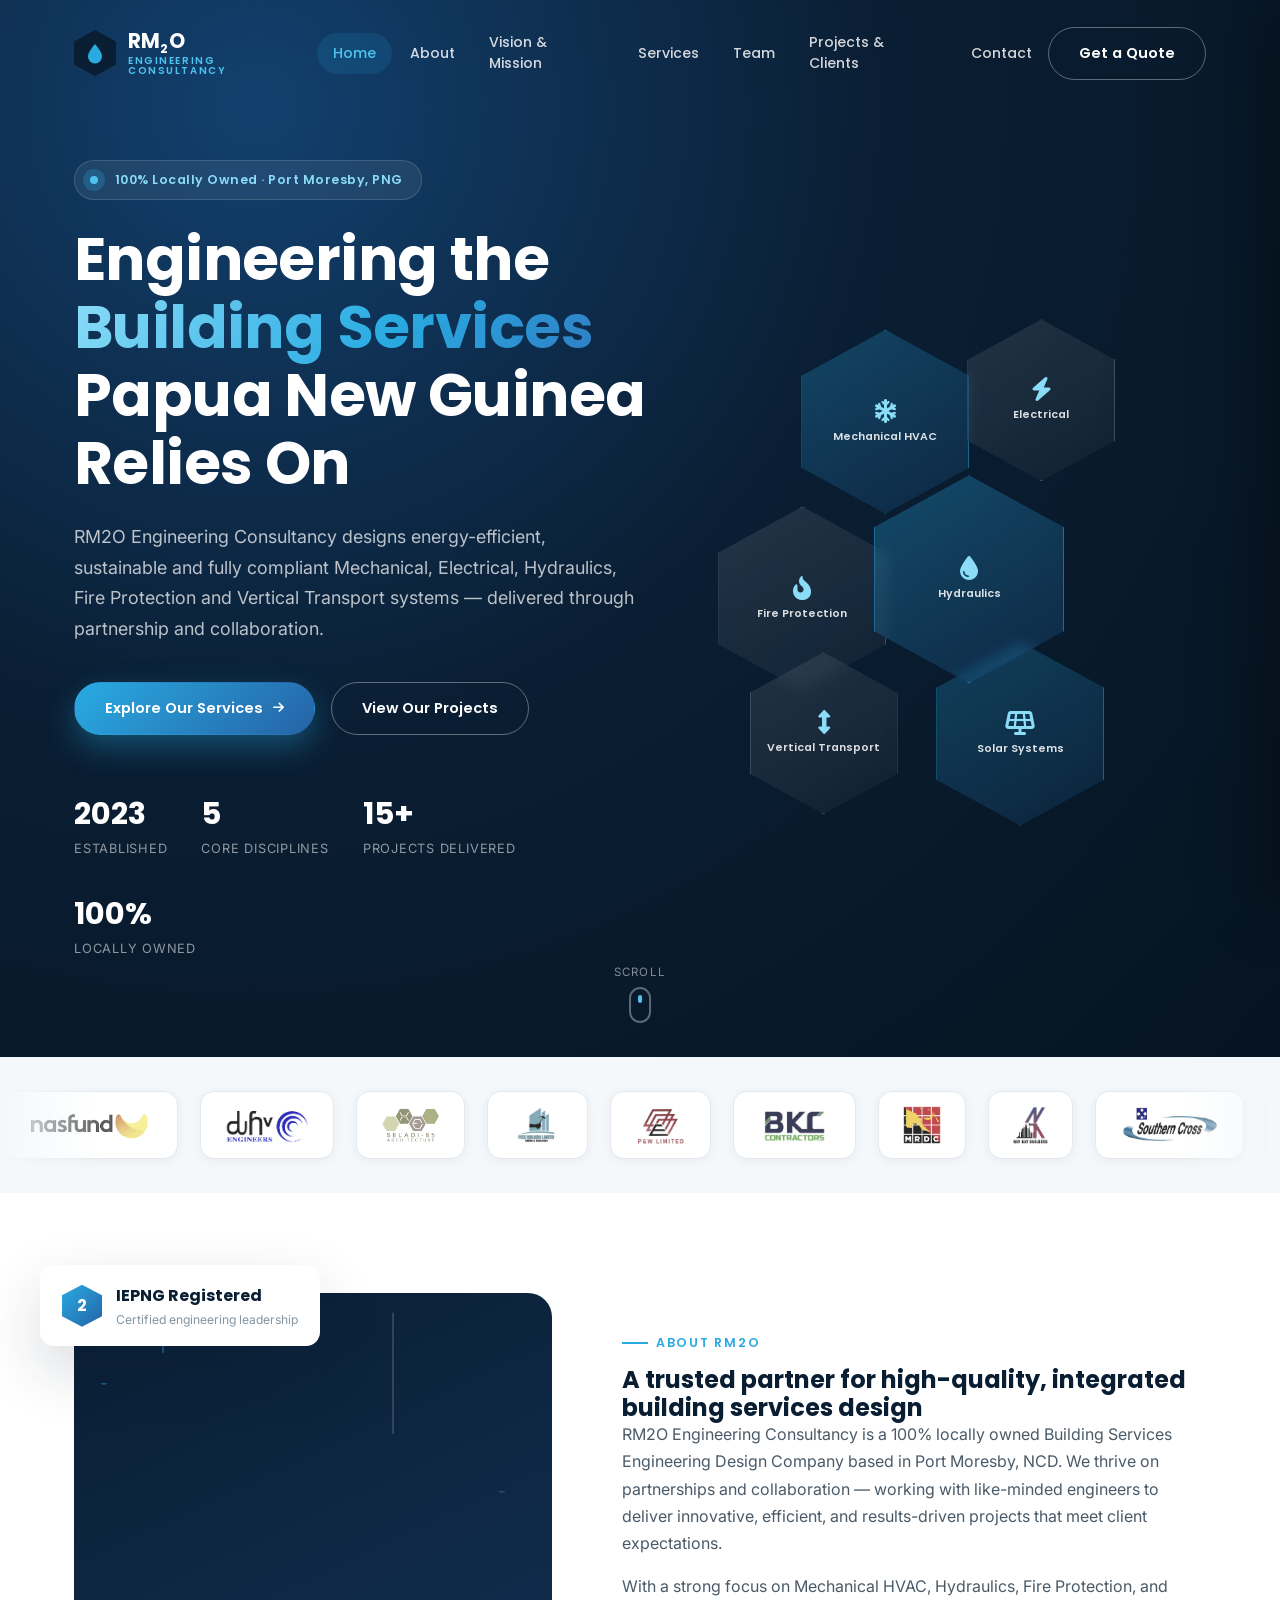
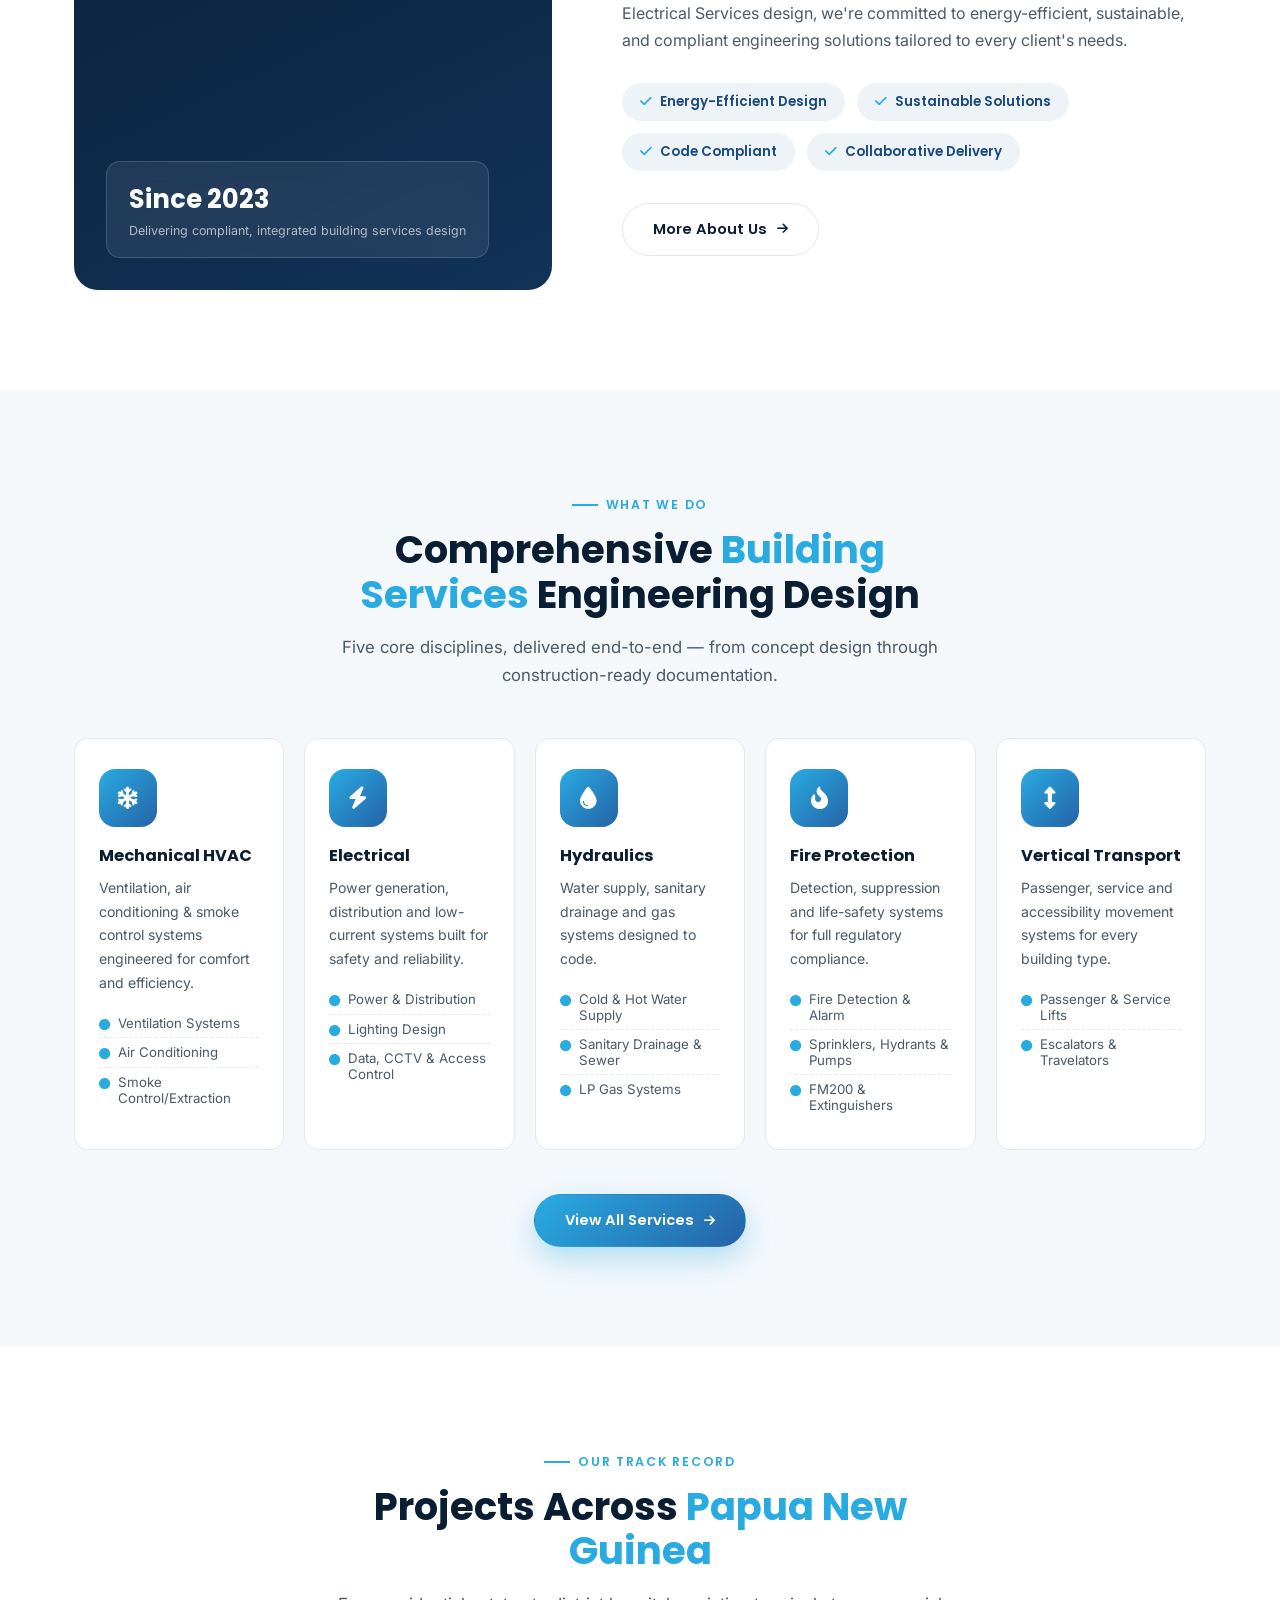
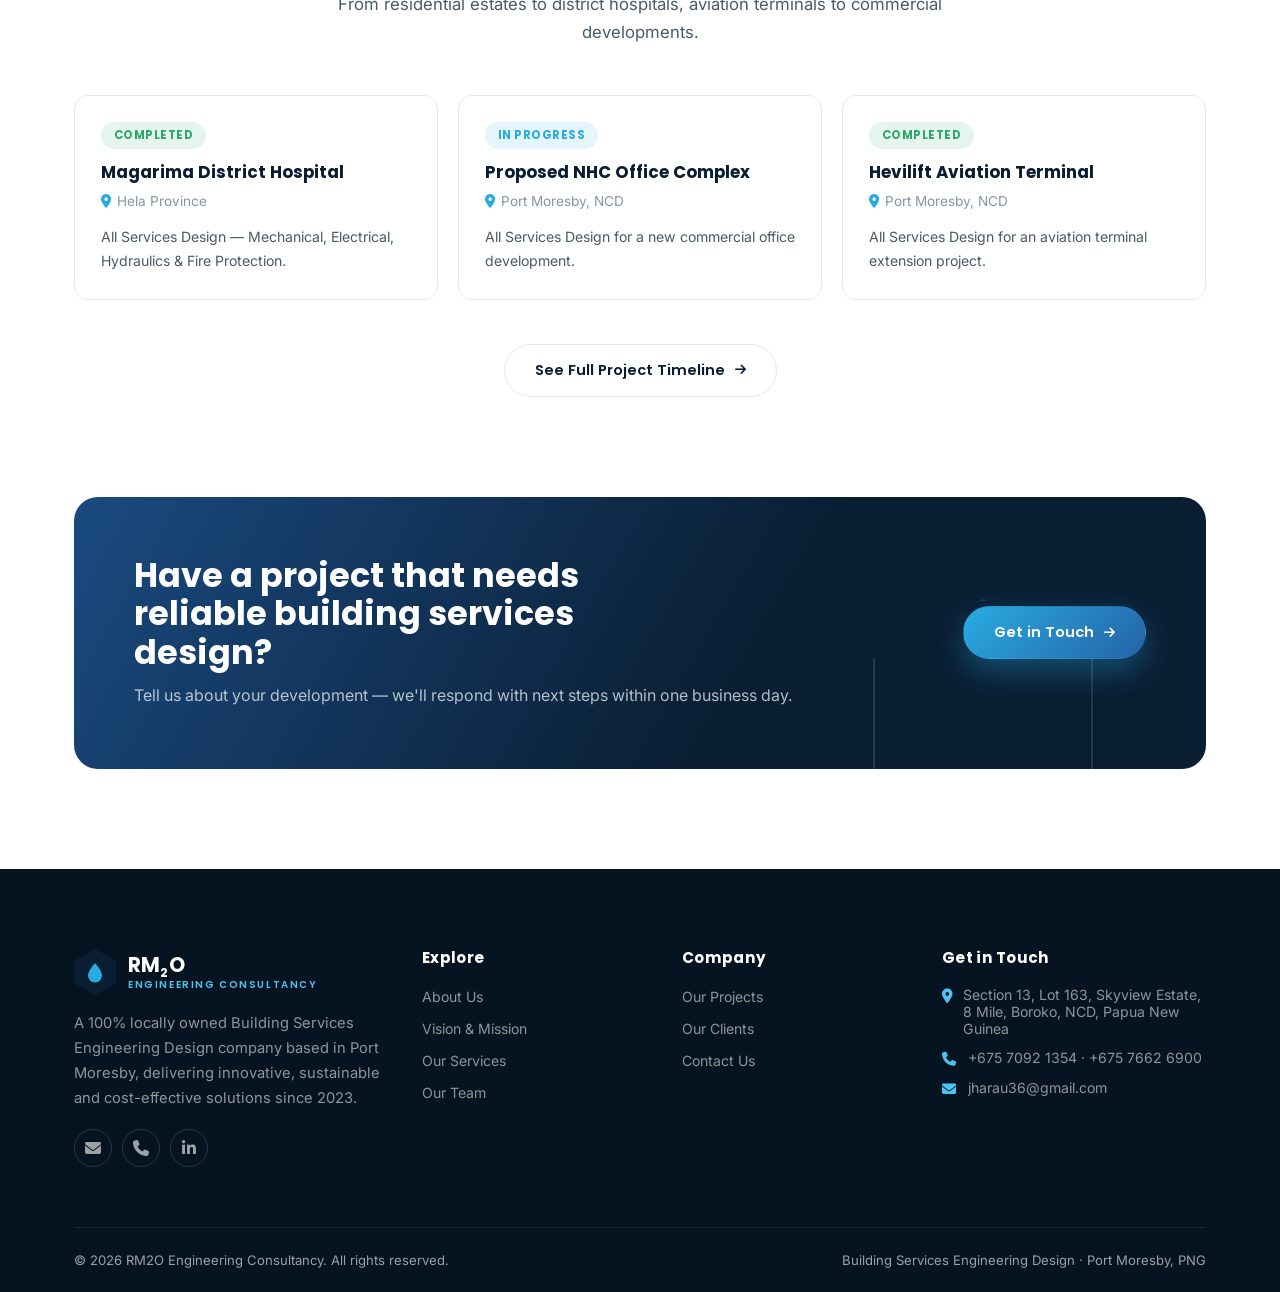
==== index.html @ 24e46983 "initial commit: RM2O website" ====
<!DOCTYPE html>
<html lang="en">
<head>
<meta charset="UTF-8">
<meta name="viewport" content="width=device-width, initial-scale=1.0">
<title>RM2O Engineering Consultancy | Building Services Engineering, Port Moresby</title>
<meta name="description" content="RM2O Engineering Consultancy is a 100% locally owned building services engineering design company in Port Moresby, PNG, specialising in Mechanical HVAC, Electrical, Hydraulics, Fire Protection and Vertical Transport design.">

  <!-- Canonical -->
  <link rel="canonical" href="https://YOURNAME.github.io/rm2o-website/">

  <!-- Open Graph / Facebook / WhatsApp / LinkedIn -->
  <meta property="og:type" content="website">
  <meta property="og:site_name" content="RM2O Engineering Consultancy">
  <meta property="og:locale" content="en_PG">
  <meta property="og:url" content="https://YOURNAME.github.io/rm2o-website/">
  <meta property="og:title" content="RM2O Engineering Consultancy | Building Services Engineering, Port Moresby">
  <meta property="og:description" content="RM2O Engineering Consultancy is a 100% locally owned building services engineering design company in Port Moresby, PNG, specialising in Mechanical HVAC, Electrical, Hydraulics, Fire Protection and Vertical Transport design.">
  <meta property="og:image" content="https://YOURNAME.github.io/rm2o-website/assets/og-image.png">
  <meta property="og:image:width" content="1200">
  <meta property="og:image:height" content="630">
  <meta property="og:image:alt" content="RM2O Engineering Consultancy — building services engineering design, Port Moresby, Papua New Guinea">

  <!-- Twitter / X -->
  <meta name="twitter:card" content="summary_large_image">
  <meta name="twitter:title" content="RM2O Engineering Consultancy | Building Services Engineering, Port Moresby">
  <meta name="twitter:description" content="RM2O Engineering Consultancy is a 100% locally owned building services engineering design company in Port Moresby, PNG, specialising in Mechanical HVAC, Electrical, Hydraulics, Fire Protection and Vertical Transport design.">
  <meta name="twitter:image" content="https://YOURNAME.github.io/rm2o-website/assets/og-image.png">

  <!-- Theme -->
  <meta name="theme-color" content="#0a1e33">

<link rel="icon" type="image/svg+xml" href="assets/favicon.svg">
<link rel="preconnect" href="https://fonts.googleapis.com">
<link rel="preconnect" href="https://fonts.gstatic.com" crossorigin>
<link href="https://fonts.googleapis.com/css2?family=Inter:wght@400;500;600;700&family=Poppins:wght@500;600;700;800&display=swap" rel="stylesheet">
<link rel="stylesheet" href="https://cdnjs.cloudflare.com/ajax/libs/font-awesome/6.5.1/css/all.min.css">
<link rel="stylesheet" href="css/style.css">
<link rel="stylesheet" href="css/pages.css">
</head>
<body data-page="home">

<div id="preloader"><div class="loader-hex"></div></div>

<!-- ===== Header ===== -->
<header class="site-header">
  <div class="container">
    <a href="index.html" class="brand">
      <div class="brand-mark">
        <svg viewBox="0 0 24 24" fill="none"><path d="M12 3c4 5 7 8.8 7 12.5A7 7 0 0 1 5 15.5C5 11.8 8 8 12 3z" fill="#29abe2"/></svg>
      </div>
      <div class="brand-text">
        <div class="rm">RM<sub>2</sub>O</div>
        <div class="sub">Engineering Consultancy</div>
      </div>
    </a>
    <nav class="nav-links">
      <a href="index.html" data-page="home">Home</a>
      <a href="about.html" data-page="about">About</a>
      <a href="vision-mission.html" data-page="vision">Vision &amp; Mission</a>
      <a href="services.html" data-page="services">Services</a>
      <a href="team.html" data-page="team">Team</a>
      <a href="projects-clients.html" data-page="projects">Projects &amp; Clients</a>
      <a href="contact.html" data-page="contact">Contact</a>
    </nav>
    <div class="nav-cta">
      <a href="contact.html" class="btn btn-outline desktop-only">Get a Quote</a>
      <button class="nav-toggle" aria-label="Open menu"><span></span><span></span><span></span></button>
    </div>
  </div>
</header>
<div class="nav-overlay"></div>
<aside class="mobile-nav">
  <button class="mobile-nav-close" aria-label="Close menu"><i class="fa-solid fa-xmark"></i></button>
  <a href="index.html" data-page="home">Home</a>
  <a href="about.html" data-page="about">About</a>
  <a href="vision-mission.html" data-page="vision">Vision &amp; Mission</a>
  <a href="services.html" data-page="services">Services</a>
  <a href="team.html" data-page="team">Team</a>
  <a href="projects-clients.html" data-page="projects">Projects &amp; Clients</a>
  <a href="contact.html" data-page="contact">Contact</a>
  <a href="contact.html" class="btn btn-primary btn-block" style="margin-top:24px;">Get a Quote</a>
</aside>

<!-- ===== Hero ===== -->
<section class="hero">
  <div class="container hero-grid">
    <div class="reveal in">
      <div class="hero-eyebrow"><span class="dot"><span></span></span> 100% Locally Owned &middot; Port Moresby, PNG</div>
      <h1>Engineering the <span class="grad">Building Services</span> Papua New Guinea Relies On</h1>
      <p class="lead">RM2O Engineering Consultancy designs energy-efficient, sustainable and fully compliant Mechanical, Electrical, Hydraulics, Fire Protection and Vertical Transport systems &mdash; delivered through partnership and collaboration.</p>
      <div class="hero-actions">
        <a href="services.html" class="btn btn-primary">Explore Our Services <i class="fa-solid fa-arrow-right"></i></a>
        <a href="projects-clients.html" class="btn btn-outline">View Our Projects</a>
      </div>
      <div class="hero-stats">
        <div class="stat"><b>2023</b><span>Established</span></div>
        <div class="stat"><b>5</b><span>Core Disciplines</span></div>
        <div class="stat"><b>15+</b><span>Projects Delivered</span></div>
        <div class="stat"><b>100%</b><span>Locally Owned</span></div>
      </div>
    </div>
    <div class="hero-visual reveal in reveal-delay-2">
      <div class="hex-cluster">
        <div class="hex h1"><i class="fa-solid fa-snowflake"></i><span>Mechanical HVAC</span></div>
        <div class="hex h2"><i class="fa-solid fa-bolt"></i><span>Electrical</span></div>
        <div class="hex h3"><i class="fa-solid fa-fire-flame-curved"></i><span>Fire Protection</span></div>
        <div class="hex h4"><i class="fa-solid fa-droplet"></i><span>Hydraulics</span></div>
        <div class="hex h5"><i class="fa-solid fa-up-down"></i><span>Vertical Transport</span></div>
        <div class="hex h6"><i class="fa-solid fa-solar-panel"></i><span>Solar Systems</span></div>
      </div>
    </div>
  </div>
  <div class="scroll-cue"><span>Scroll</span><div class="mouse"><span></span></div></div>
</section>

<!-- ===== Client marquee strip ===== -->
<section class="bg-soft" style="padding:0;">
  <div class="marquee-wrap">
    <div class="marquee-track">
      <div class="client-logo"><img src="icons/nasfund.png" alt="Nasfund" loading="lazy"></div>
      <div class="client-logo"><img src="icons/dhv_engineers.png" alt="DHV Engineers" loading="lazy"></div>
      <div class="client-logo"><img src="icons/seladi_85.png" alt="Seladi-85 Architectural Design Studio" loading="lazy"></div>
      <div class="client-logo"><img src="icons/peek_builders.png" alt="Peek Builders Limited" loading="lazy"></div>
      <div class="client-logo"><img src="icons/pw_limited.png" alt="P&amp;W Limited" loading="lazy"></div>
      <div class="client-logo"><img src="icons/bkc_contractors.png" alt="BKC Contractors" loading="lazy"></div>
      <div class="client-logo"><img src="icons/mrdc.png" alt="MRDC" loading="lazy"></div>
      <div class="client-logo"><img src="icons/nay_kay_builders.png" alt="Nay Kay Builders" loading="lazy"></div>
      <div class="client-logo"><img src="icons/southern_cross.png" alt="Southern Cross" loading="lazy"></div>
      <div class="client-logo"><img src="icons/crcc.png" alt="CRCC" loading="lazy"></div>
      <div class="client-logo"><img src="icons/pacific_rim_constructors.png" alt="Pacific Rim Constructors" loading="lazy"></div>
      <div class="client-logo"><img src="icons/heyg.png" alt="HEYG" loading="lazy"></div>
    </div>
  </div>
</section>

<!-- ===== About teaser ===== -->
<section class="section-pad">
  <div class="container about-split">
    <div class="about-visual reveal">
      <div class="about-panel">
        <div class="hex-deco hex-outline"></div>
        <div class="hex-deco hex-outline small"></div>
        <div class="about-panel-tag"><b>Since 2023</b><span>Delivering compliant, integrated building services design</span></div>
      </div>
      <div class="about-float-card">
        <div class="hex-badge">2</div>
        <div><b>IEPNG Registered</b><span>Certified engineering leadership</span></div>
      </div>
    </div>
    <div class="about-body reveal reveal-delay-1">
      <div class="eyebrow">About RM2O</div>
      <h2>A trusted partner for high-quality, integrated building services design</h2>
      <p>RM2O Engineering Consultancy is a 100% locally owned Building Services Engineering Design Company based in Port Moresby, NCD. We thrive on partnerships and collaboration &mdash; working with like-minded engineers to deliver innovative, efficient, and results-driven projects that meet client expectations.</p>
      <p>With a strong focus on Mechanical HVAC, Hydraulics, Fire Protection, and Electrical Services design, we're committed to energy-efficient, sustainable, and compliant engineering solutions tailored to every client's needs.</p>
      <div class="value-pills">
        <span><i class="fa-solid fa-check"></i> Energy-Efficient Design</span>
        <span><i class="fa-solid fa-check"></i> Sustainable Solutions</span>
        <span><i class="fa-solid fa-check"></i> Code Compliant</span>
        <span><i class="fa-solid fa-check"></i> Collaborative Delivery</span>
      </div>
      <a href="about.html" class="btn btn-outline-dark" style="margin-top:32px;">More About Us <i class="fa-solid fa-arrow-right"></i></a>
    </div>
  </div>
</section>

<!-- ===== Services preview ===== -->
<section class="section-pad bg-soft">
  <div class="container">
    <div class="section-head center reveal">
      <div class="eyebrow" style="justify-content:center;">What We Do</div>
      <h2>Comprehensive <span class="accent">Building Services</span> Engineering Design</h2>
      <p>Five core disciplines, delivered end-to-end &mdash; from concept design through construction-ready documentation.</p>
    </div>
    <div class="service-grid">
      <div class="service-card reveal reveal-delay-1">
        <div class="service-icon"><i class="fa-solid fa-snowflake"></i></div>
        <h3>Mechanical HVAC</h3>
        <p>Ventilation, air conditioning &amp; smoke control systems engineered for comfort and efficiency.</p>
        <ul>
          <li><i class="fa-solid fa-circle"></i> Ventilation Systems</li>
          <li><i class="fa-solid fa-circle"></i> Air Conditioning</li>
          <li><i class="fa-solid fa-circle"></i> Smoke Control/Extraction</li>
        </ul>
      </div>
      <div class="service-card reveal reveal-delay-2">
        <div class="service-icon"><i class="fa-solid fa-bolt"></i></div>
        <h3>Electrical</h3>
        <p>Power generation, distribution and low-current systems built for safety and reliability.</p>
        <ul>
          <li><i class="fa-solid fa-circle"></i> Power &amp; Distribution</li>
          <li><i class="fa-solid fa-circle"></i> Lighting Design</li>
          <li><i class="fa-solid fa-circle"></i> Data, CCTV &amp; Access Control</li>
        </ul>
      </div>
      <div class="service-card reveal reveal-delay-3">
        <div class="service-icon"><i class="fa-solid fa-droplet"></i></div>
        <h3>Hydraulics</h3>
        <p>Water supply, sanitary drainage and gas systems designed to code.</p>
        <ul>
          <li><i class="fa-solid fa-circle"></i> Cold &amp; Hot Water Supply</li>
          <li><i class="fa-solid fa-circle"></i> Sanitary Drainage &amp; Sewer</li>
          <li><i class="fa-solid fa-circle"></i> LP Gas Systems</li>
        </ul>
      </div>
      <div class="service-card reveal reveal-delay-4">
        <div class="service-icon"><i class="fa-solid fa-fire-flame-curved"></i></div>
        <h3>Fire Protection</h3>
        <p>Detection, suppression and life-safety systems for full regulatory compliance.</p>
        <ul>
          <li><i class="fa-solid fa-circle"></i> Fire Detection &amp; Alarm</li>
          <li><i class="fa-solid fa-circle"></i> Sprinklers, Hydrants &amp; Pumps</li>
          <li><i class="fa-solid fa-circle"></i> FM200 &amp; Extinguishers</li>
        </ul>
      </div>
      <div class="service-card reveal reveal-delay-4">
        <div class="service-icon"><i class="fa-solid fa-up-down"></i></div>
        <h3>Vertical Transport</h3>
        <p>Passenger, service and accessibility movement systems for every building type.</p>
        <ul>
          <li><i class="fa-solid fa-circle"></i> Passenger &amp; Service Lifts</li>
          <li><i class="fa-solid fa-circle"></i> Escalators &amp; Travelators</li>
        </ul>
      </div>
    </div>
    <div style="text-align:center; margin-top:44px;">
      <a href="services.html" class="btn btn-primary">View All Services <i class="fa-solid fa-arrow-right"></i></a>
    </div>
  </div>
</section>

<!-- ===== Featured projects ===== -->
<section class="section-pad">
  <div class="container">
    <div class="section-head center reveal">
      <div class="eyebrow" style="justify-content:center;">Our Track Record</div>
      <h2>Projects Across <span class="accent">Papua New Guinea</span></h2>
      <p>From residential estates to district hospitals, aviation terminals to commercial developments.</p>
    </div>
    <div class="mini-service-row">
      <div class="mini-service reveal reveal-delay-1">
        <span class="tag-status done">Completed</span>
        <h4 style="margin-top:14px;">Magarima District Hospital</h4>
        <p class="tl-loc" style="display:flex;gap:6px;align-items:center;margin-top:8px;font-size:0.85rem;color:var(--muted);"><i class="fa-solid fa-location-dot" style="color:var(--cyan-500);"></i> Hela Province</p>
        <p style="margin-top:12px;font-size:0.88rem;">All Services Design &mdash; Mechanical, Electrical, Hydraulics &amp; Fire Protection.</p>
      </div>
      <div class="mini-service reveal reveal-delay-2">
        <span class="tag-status progress">In Progress</span>
        <h4 style="margin-top:14px;">Proposed NHC Office Complex</h4>
        <p style="display:flex;gap:6px;align-items:center;margin-top:8px;font-size:0.85rem;color:var(--muted);"><i class="fa-solid fa-location-dot" style="color:var(--cyan-500);"></i> Port Moresby, NCD</p>
        <p style="margin-top:12px;font-size:0.88rem;">All Services Design for a new commercial office development.</p>
      </div>
      <div class="mini-service reveal reveal-delay-3">
        <span class="tag-status done">Completed</span>
        <h4 style="margin-top:14px;">Hevilift Aviation Terminal</h4>
        <p style="display:flex;gap:6px;align-items:center;margin-top:8px;font-size:0.85rem;color:var(--muted);"><i class="fa-solid fa-location-dot" style="color:var(--cyan-500);"></i> Port Moresby, NCD</p>
        <p style="margin-top:12px;font-size:0.88rem;">All Services Design for an aviation terminal extension project.</p>
      </div>
    </div>
    <div style="text-align:center; margin-top:44px;">
      <a href="projects-clients.html" class="btn btn-outline-dark">See Full Project Timeline <i class="fa-solid fa-arrow-right"></i></a>
    </div>
  </div>
</section>

<!-- ===== CTA band ===== -->
<section class="section-pad" style="padding-top:0;">
  <div class="container">
    <div class="cta-band reveal">
      <div class="hex-deco hex-outline"></div>
      <div>
        <h2>Have a project that needs reliable building services design?</h2>
        <p>Tell us about your development &mdash; we'll respond with next steps within one business day.</p>
      </div>
      <a href="contact.html" class="btn btn-primary">Get in Touch <i class="fa-solid fa-arrow-right"></i></a>
    </div>
  </div>
</section>

<!-- ===== Footer ===== -->
<footer class="site-footer">
  <div class="container">
    <div class="footer-grid">
      <div class="footer-brand">
        <div class="brand">
          <div class="brand-mark"><svg viewBox="0 0 24 24" fill="none"><path d="M12 3c4 5 7 8.8 7 12.5A7 7 0 0 1 5 15.5C5 11.8 8 8 12 3z" fill="#29abe2"/></svg></div>
          <div class="brand-text"><div class="rm">RM<sub>2</sub>O</div><div class="sub">Engineering Consultancy</div></div>
        </div>
        <p>A 100% locally owned Building Services Engineering Design company based in Port Moresby, delivering innovative, sustainable and cost-effective solutions since 2023.</p>
        <div class="footer-social">
          <a href="mailto:jharau36@gmail.com" aria-label="Email"><i class="fa-solid fa-envelope"></i></a>
          <a href="tel:+67570921354" aria-label="Call"><i class="fa-solid fa-phone"></i></a>
          <a href="#" aria-label="LinkedIn"><i class="fa-brands fa-linkedin-in"></i></a>
        </div>
      </div>
      <div class="footer-col">
        <h4>Explore</h4>
        <ul>
          <li><a href="about.html">About Us</a></li>
          <li><a href="vision-mission.html">Vision &amp; Mission</a></li>
          <li><a href="services.html">Our Services</a></li>
          <li><a href="team.html">Our Team</a></li>
        </ul>
      </div>
      <div class="footer-col">
        <h4>Company</h4>
        <ul>
          <li><a href="projects-clients.html">Our Projects</a></li>
          <li><a href="projects-clients.html#clients">Our Clients</a></li>
          <li><a href="contact.html">Contact Us</a></li>
        </ul>
      </div>
      <div class="footer-col">
        <h4>Get in Touch</h4>
        <ul class="footer-contact">
          <li><i class="fa-solid fa-location-dot"></i> Section 13, Lot 163, Skyview Estate, 8 Mile, Boroko, NCD, Papua New Guinea</li>
          <li><i class="fa-solid fa-phone"></i> +675 7092 1354 &middot; +675 7662 6900</li>
          <li><i class="fa-solid fa-envelope"></i> jharau36@gmail.com</li>
        </ul>
      </div>
    </div>
    <div class="footer-bottom">
      <span>&copy; <span class="js-year"></span> RM2O Engineering Consultancy. All rights reserved.</span>
      <span>Building Services Engineering Design &middot; Port Moresby, PNG</span>
    </div>
  </div>
</footer>

<button class="back-to-top" aria-label="Back to top"><i class="fa-solid fa-arrow-up"></i></button>

<script src="js/script.js"></script>
</body>
</html>
---- css/style.css ----
/* ==========================================================================
   RM2O Engineering Consultancy — Stylesheet
   ========================================================================== */

:root {
  --navy: #0a1e33;
  --navy-deep: #061421;
  --blue-800: #123258;
  --blue-700: #1a4a80;
  --blue-600: #2563a6;
  --blue-500: #2f7fc4;
  --cyan-500: #29abe2;
  --cyan-400: #4fc3f0;
  --cyan-300: #8adcf7;
  --ink: #16232f;
  --ink-soft: #4a5a68;
  --muted: #8496a3;
  --line: #e3e9ee;
  --bg: #ffffff;
  --bg-soft: #f5f8fb;
  --bg-soft-2: #eef3f8;
  --white: #ffffff;
  --success: #2fa86c;
  --radius-sm: 8px;
  --radius-md: 14px;
  --radius-lg: 24px;
  --radius-pill: 999px;
  --shadow-sm: 0 2px 10px rgba(10, 30, 51, 0.06);
  --shadow-md: 0 10px 30px rgba(10, 30, 51, 0.10);
  --shadow-lg: 0 24px 60px rgba(10, 30, 51, 0.16);
  --shadow-glow: 0 0 0 1px rgba(41, 171, 226, 0.15), 0 20px 50px rgba(41, 171, 226, 0.18);
  --ease: cubic-bezier(0.22, 1, 0.36, 1);
  --font-head: 'Poppins', 'Segoe UI', sans-serif;
  --font-body: 'Inter', 'Segoe UI', sans-serif;
  --container: 1180px;
}

* , *::before, *::after { box-sizing: border-box; }
html { scroll-behavior: smooth; }
body {
  margin: 0;
  font-family: var(--font-body);
  color: var(--ink);
  background: var(--bg);
  -webkit-font-smoothing: antialiased;
  overflow-x: hidden;
}
img { max-width: 100%; display: block; }
a { color: inherit; text-decoration: none; }
ul { margin: 0; padding: 0; list-style: none; }
h1, h2, h3, h4, h5 {
  font-family: var(--font-head);
  margin: 0;
  line-height: 1.15;
  color: var(--navy);
  font-weight: 700;
}
p { margin: 0; line-height: 1.7; color: var(--ink-soft); }
button { font-family: inherit; cursor: pointer; }
.container {
  max-width: var(--container);
  margin: 0 auto;
  padding: 0 24px;
}
section { position: relative; }

/* ---------- Utility ---------- */
.eyebrow {
  display: inline-flex;
  align-items: center;
  gap: 8px;
  font-family: var(--font-head);
  font-size: 0.78rem;
  font-weight: 600;
  letter-spacing: 0.14em;
  text-transform: uppercase;
  color: var(--cyan-500);
  margin-bottom: 14px;
}
.eyebrow::before {
  content: "";
  width: 26px;
  height: 2px;
  background: var(--cyan-500);
  display: inline-block;
}
.section-head { max-width: 640px; margin-bottom: 48px; }
.section-head.center { margin-left: auto; margin-right: auto; text-align: center; }
.section-head h2 { font-size: clamp(1.8rem, 3vw, 2.6rem); }
.section-head h2 .accent { color: var(--cyan-500); }
.section-head p { margin-top: 16px; font-size: 1.05rem; }
.section-pad { padding: 100px 0; }
.bg-soft { background: var(--bg-soft); }
.bg-navy { background: var(--navy); color: #fff; }
.bg-navy p { color: rgba(255,255,255,0.72); }
.bg-navy h2, .bg-navy h3, .bg-navy h4 { color: #fff; }

.btn {
  display: inline-flex;
  align-items: center;
  gap: 10px;
  padding: 15px 30px;
  border-radius: var(--radius-pill);
  font-family: var(--font-head);
  font-weight: 600;
  font-size: 0.92rem;
  border: 1px solid transparent;
  transition: transform .35s var(--ease), box-shadow .35s var(--ease), background .35s var(--ease), color .35s var(--ease), border-color .35s var(--ease);
  white-space: nowrap;
}
.btn i, .btn svg { font-size: 0.85em; }
.btn-primary {
  background: linear-gradient(135deg, var(--cyan-500), var(--blue-600));
  color: #fff;
  box-shadow: 0 12px 30px rgba(41, 171, 226, 0.35);
}
.btn-primary:hover { transform: translateY(-3px); box-shadow: 0 18px 40px rgba(41, 171, 226, 0.45); }
.btn-outline {
  background: transparent;
  border-color: rgba(255,255,255,0.35);
  color: #fff;
}
.btn-outline:hover { background: rgba(255,255,255,0.12); border-color: #fff; transform: translateY(-3px); }
.btn-outline-dark {
  background: transparent;
  border-color: var(--line);
  color: var(--navy);
}
.btn-outline-dark:hover { border-color: var(--cyan-500); color: var(--cyan-500); transform: translateY(-3px); }
.btn-block { width: 100%; justify-content: center; }
.btn-sm { padding: 10px 20px; font-size: 0.82rem; }

/* Hexagon badge (page-number motif from the profile) */
.hex-badge {
  --s: 46px;
  width: var(--s);
  height: calc(var(--s) * 1.05);
  background: linear-gradient(135deg, var(--cyan-500), var(--blue-600));
  clip-path: polygon(50% 0%, 100% 25%, 100% 75%, 50% 100%, 0% 75%, 0% 25%);
  display: inline-flex;
  align-items: center;
  justify-content: center;
  color: #fff;
  font-family: var(--font-head);
  font-weight: 700;
  font-size: 1rem;
  flex-shrink: 0;
}

.hex-deco { position: absolute; pointer-events: none; z-index: 0; }
.hex-outline {
  clip-path: polygon(50% 0%, 100% 25%, 100% 75%, 50% 100%, 0% 75%, 0% 25%);
  border: 2px solid rgba(41, 171, 226, 0.35);
}
.hex-outline.solid-light { background: rgba(41, 171, 226, 0.06); border: none; }

.reveal { opacity: 0; transform: translateY(28px); transition: opacity .8s var(--ease), transform .8s var(--ease); }
.reveal.in { opacity: 1; transform: translateY(0); }
.reveal-delay-1 { transition-delay: .08s; }
.reveal-delay-2 { transition-delay: .16s; }
.reveal-delay-3 { transition-delay: .24s; }
.reveal-delay-4 { transition-delay: .32s; }

.tag-status {
  display: inline-flex;
  align-items: center;
  gap: 6px;
  padding: 5px 13px;
  border-radius: var(--radius-pill);
  font-size: 0.72rem;
  font-weight: 700;
  letter-spacing: 0.04em;
  text-transform: uppercase;
  font-family: var(--font-head);
}
.tag-status.done { background: rgba(47, 168, 108, 0.12); color: var(--success); }
.tag-status.progress { background: rgba(41, 171, 226, 0.12); color: var(--cyan-500); }

/* ---------- Preloader ---------- */
#preloader {
  position: fixed; inset: 0; z-index: 9999;
  background: var(--navy);
  display: flex; align-items: center; justify-content: center;
  transition: opacity .6s var(--ease), visibility .6s var(--ease);
}
#preloader.hide { opacity: 0; visibility: hidden; }
.loader-hex {
  width: 56px; height: 62px;
  clip-path: polygon(50% 0%, 100% 25%, 100% 75%, 50% 100%, 0% 75%, 0% 25%);
  background: linear-gradient(135deg, var(--cyan-400), var(--blue-600));
  animation: pulseHex 1.1s ease-in-out infinite;
}
@keyframes pulseHex { 0%, 100% { transform: scale(0.85); opacity: .6; } 50% { transform: scale(1.05); opacity: 1; } }

/* ---------- Header / Nav ---------- */
.site-header {
  position: fixed; top: 0; left: 0; right: 0; z-index: 1000;
  padding: 22px 0;
  transition: padding .35s var(--ease), background .35s var(--ease), box-shadow .35s var(--ease);
}
.site-header .container { display: flex; align-items: center; justify-content: space-between; }
.site-header.scrolled {
  padding: 12px 0;
  background: rgba(10, 22, 38, 0.86);
  backdrop-filter: blur(14px) saturate(140%);
  box-shadow: 0 6px 24px rgba(6, 20, 33, 0.25);
}
.brand { display: flex; align-items: center; gap: 12px; }
.brand-mark {
  width: 42px; height: 46px;
  position: relative;
  clip-path: polygon(50% 0%, 100% 25%, 100% 75%, 50% 100%, 0% 75%, 0% 25%);
  background: var(--navy);
  display: flex; align-items: center; justify-content: center;
}
.brand-mark svg { width: 24px; height: 24px; }
.brand-text { font-family: var(--font-head); line-height: 1.05; }
.brand-text .rm { font-weight: 700; font-size: 1.28rem; color: #fff; letter-spacing: .01em; }
.brand-text .rm sub { font-size: 0.6em; }
.brand-text .sub { font-size: 0.62rem; letter-spacing: 0.16em; color: var(--cyan-400); text-transform: uppercase; font-weight: 600; }

.nav-links { display: flex; align-items: center; gap: 2px; }
.nav-links a {
  color: rgba(255,255,255,0.82);
  font-family: var(--font-head);
  font-size: 0.88rem;
  font-weight: 500;
  padding: 10px 16px;
  border-radius: var(--radius-pill);
  transition: color .3s, background .3s;
  position: relative;
}
.nav-links a:hover, .nav-links a.active { color: #fff; background: rgba(255,255,255,0.09); }
.nav-links a.active { color: var(--cyan-400); background: rgba(41, 171, 226, 0.14); }
.nav-cta { display: flex; align-items: center; gap: 14px; }
.nav-toggle {
  display: none; width: 44px; height: 44px; border-radius: 50%;
  background: rgba(255,255,255,0.1); border: none; align-items: center; justify-content: center;
  flex-direction: column; gap: 5px;
}
.nav-toggle span { width: 20px; height: 2px; background: #fff; border-radius: 2px; transition: transform .3s, opacity .3s; }
.nav-toggle.open span:nth-child(1) { transform: translateY(7px) rotate(45deg); }
.nav-toggle.open span:nth-child(2) { opacity: 0; }
.nav-toggle.open span:nth-child(3) { transform: translateY(-7px) rotate(-45deg); }

/* ---------- Page Hero (inner pages) ---------- */
.page-hero {
  background: radial-gradient(circle at 15% 20%, #123a63 0%, var(--navy) 55%, var(--navy-deep) 100%);
  color: #fff;
  padding: 170px 0 90px;
  position: relative;
  overflow: hidden;
}
.page-hero .container { position: relative; z-index: 2; }
.page-hero h1 { font-size: clamp(2.1rem, 4.2vw, 3.2rem); color: #fff; }
.page-hero .crumb {
  display: flex; align-items: center; gap: 8px;
  font-family: var(--font-head); font-size: 0.8rem; letter-spacing: 0.08em; text-transform: uppercase;
  color: var(--cyan-400); margin-bottom: 18px;
}
.page-hero .crumb .sep { color: rgba(255,255,255,0.35); }
.page-hero .crumb .cur { color: rgba(255,255,255,0.55); }
.page-hero p.lead { margin-top: 18px; max-width: 620px; font-size: 1.08rem; color: rgba(255,255,255,0.72); }
.page-hero .hex-deco { opacity: .5; }

/* ---------- Footer ---------- */
.site-footer { background: var(--navy-deep); color: rgba(255,255,255,0.6); padding: 80px 0 0; position: relative; overflow: hidden; }
.footer-grid { display: grid; grid-template-columns: 1.4fr 1fr 1fr 1.2fr; gap: 40px; position: relative; z-index: 1; }
.footer-brand p { color: rgba(255,255,255,0.55); margin-top: 16px; font-size: 0.92rem; max-width: 320px; }
.footer-col h4 { color: #fff; font-size: 0.95rem; margin-bottom: 20px; letter-spacing: .02em; }
.footer-col ul li { margin-bottom: 12px; }
.footer-col ul li a { font-size: 0.88rem; color: rgba(255,255,255,0.55); transition: color .25s, padding-left .25s; display: inline-block; }
.footer-col ul li a:hover { color: var(--cyan-400); padding-left: 4px; }
.footer-contact li { display: flex; gap: 10px; align-items: flex-start; font-size: 0.88rem; color: rgba(255,255,255,0.55); }
.footer-contact li i { color: var(--cyan-400); margin-top: 3px; width: 16px; }
.footer-social { display: flex; gap: 10px; margin-top: 18px; }
.footer-social a {
  width: 38px; height: 38px; border-radius: 50%; border: 1px solid rgba(255,255,255,0.15);
  display: flex; align-items: center; justify-content: center; transition: background .3s, border-color .3s, transform .3s;
}
.footer-social a:hover { background: var(--cyan-500); border-color: var(--cyan-500); transform: translateY(-3px); }
.footer-bottom {
  margin-top: 60px; padding: 24px 0; border-top: 1px solid rgba(255,255,255,0.08);
  display: flex; justify-content: space-between; align-items: center; font-size: 0.82rem; position: relative; z-index: 1;
}
.footer-bottom a { color: rgba(255,255,255,0.6); }
.footer-bottom a:hover { color: var(--cyan-400); }

.back-to-top {
  position: fixed; right: 26px; bottom: 26px; z-index: 900;
  width: 48px; height: 48px; border-radius: 50%; border: none;
  background: linear-gradient(135deg, var(--cyan-500), var(--blue-600));
  color: #fff; display: flex; align-items: center; justify-content: center;
  box-shadow: var(--shadow-md); opacity: 0; visibility: hidden; transform: translateY(12px);
  transition: opacity .35s, visibility .35s, transform .35s;
}
.back-to-top.show { opacity: 1; visibility: visible; transform: translateY(0); }

/* ============ Responsive ============ */
@media (max-width: 980px) {
  .nav-links { display: none; }
  .nav-toggle { display: flex; }
  .nav-cta .btn-outline.desktop-only { display: none; }
  .footer-grid { grid-template-columns: 1fr 1fr; }
}
@media (max-width: 640px) {
  .footer-grid { grid-template-columns: 1fr; }
  .footer-bottom { flex-direction: column; gap: 10px; text-align: center; }
  .section-pad { padding: 70px 0; }
}

/* Mobile nav drawer */
.mobile-nav {
  position: fixed; top: 0; right: 0; height: 100vh; width: min(320px, 82vw);
  background: var(--navy); z-index: 1100; padding: 100px 30px 40px;
  transform: translateX(100%); transition: transform .45s var(--ease);
  box-shadow: -20px 0 60px rgba(0,0,0,0.35);
}
.mobile-nav.open { transform: translateX(0); }
.mobile-nav a {
  display: block; padding: 14px 0; font-family: var(--font-head); font-weight: 500;
  color: rgba(255,255,255,0.85); font-size: 1.05rem; border-bottom: 1px solid rgba(255,255,255,0.08);
}
.mobile-nav a.active { color: var(--cyan-400); }
.mobile-nav-close {
  position: absolute; top: 26px; right: 26px; width: 40px; height: 40px; border-radius: 50%;
  background: rgba(255,255,255,0.08); border: none; color: #fff; font-size: 1.1rem;
}
.nav-overlay {
  position: fixed; inset: 0; background: rgba(6,20,33,0.55); z-index: 1050;
  opacity: 0; visibility: hidden; transition: opacity .4s, visibility .4s;
}
.nav-overlay.show { opacity: 1; visibility: visible; }
---- css/pages.css ----
/* ==========================================================================
   RM2O — Page-specific styles
   ========================================================================== */

/* ---------- Home Hero ---------- */
.hero {
  min-height: 100vh;
  display: flex; align-items: center;
  position: relative; overflow: hidden;
  background: radial-gradient(circle at 20% 10%, #12406e 0%, var(--navy) 45%, var(--navy-deep) 100%);
  color: #fff; padding: 160px 0 100px;
}
.hero-grid { display: grid; grid-template-columns: 1.05fr 0.95fr; gap: 40px; align-items: center; position: relative; z-index: 2; }
.hero-eyebrow {
  display: inline-flex; align-items: center; gap: 10px; padding: 8px 18px 8px 8px;
  border-radius: var(--radius-pill); background: rgba(255,255,255,0.07); border: 1px solid rgba(255,255,255,0.14);
  font-family: var(--font-head); font-size: 0.78rem; font-weight: 600; letter-spacing: .04em; color: var(--cyan-300);
  margin-bottom: 26px;
}
.hero-eyebrow .dot { width: 22px; height: 22px; border-radius: 50%; background: rgba(41,171,226,0.25); display: flex; align-items: center; justify-content: center; }
.hero-eyebrow .dot span { width: 8px; height: 8px; border-radius: 50%; background: var(--cyan-400); }
.hero h1 { font-size: clamp(2.4rem, 5vw, 3.7rem); color: #fff; letter-spacing: -0.01em; }
.hero h1 .grad { background: linear-gradient(120deg, var(--cyan-300), var(--cyan-500) 60%, var(--blue-500)); -webkit-background-clip: text; background-clip: text; color: transparent; }
.hero p.lead { margin-top: 24px; font-size: 1.12rem; color: rgba(255,255,255,0.72); max-width: 560px; }
.hero-actions { display: flex; gap: 16px; margin-top: 38px; flex-wrap: wrap; }
.hero-stats { display: flex; gap: 34px; margin-top: 56px; flex-wrap: wrap; }
.hero-stats .stat b { font-family: var(--font-head); font-size: 1.9rem; color: #fff; display: block; }
.hero-stats .stat span { font-size: 0.8rem; color: rgba(255,255,255,0.55); text-transform: uppercase; letter-spacing: .06em; }

.hero-visual { position: relative; height: 520px; display: flex; align-items: center; justify-content: center; }
.hex-cluster { position: relative; width: 100%; height: 100%; }
.hex-cluster .hex {
  position: absolute; clip-path: polygon(50% 0%, 100% 25%, 100% 75%, 50% 100%, 0% 75%, 0% 25%);
  display: flex; align-items: center; justify-content: center; flex-direction: column; gap: 6px;
  backdrop-filter: blur(6px);
  animation: floatY 6s ease-in-out infinite;
}
.hex-cluster .hex i { font-size: 1.5rem; color: var(--cyan-300); }
.hex-cluster .hex span { font-family: var(--font-head); font-size: 0.68rem; font-weight: 600; color: rgba(255,255,255,0.85); text-align: center; padding: 0 8px; }
.hex-cluster .hex.h1 { width: 168px; height: 184px; top: 6%; left: 22%; background: linear-gradient(150deg, rgba(41,171,226,0.28), rgba(37,99,166,0.18)); border: 1px solid rgba(41,171,226,0.4); animation-delay: 0s; }
.hex-cluster .hex.h2 { width: 148px; height: 162px; top: 4%; left: 54%; background: linear-gradient(150deg, rgba(255,255,255,0.1), rgba(255,255,255,0.03)); border: 1px solid rgba(255,255,255,0.16); animation-delay: 1.2s; }
.hex-cluster .hex.h3 { width: 168px; height: 184px; top: 40%; left: 6%; background: linear-gradient(150deg, rgba(255,255,255,0.1), rgba(255,255,255,0.03)); border: 1px solid rgba(255,255,255,0.16); animation-delay: 2s; }
.hex-cluster .hex.h4 { width: 190px; height: 208px; top: 34%; left: 36%; background: linear-gradient(150deg, rgba(41,171,226,0.32), rgba(37,99,166,0.2)); border: 1px solid rgba(41,171,226,0.45); animation-delay: .6s; z-index: 2; }
.hex-cluster .hex.h5 { width: 148px; height: 162px; top: 68%; left: 12%; background: linear-gradient(150deg, rgba(255,255,255,0.1), rgba(255,255,255,0.03)); border: 1px solid rgba(255,255,255,0.16); animation-delay: 1.6s; }
.hex-cluster .hex.h6 { width: 168px; height: 184px; top: 66%; left: 48%; background: linear-gradient(150deg, rgba(41,171,226,0.26), rgba(37,99,166,0.16)); border: 1px solid rgba(41,171,226,0.4); animation-delay: 2.4s; }
@keyframes floatY { 0%, 100% { transform: translateY(0); } 50% { transform: translateY(-14px); } }

.scroll-cue { position: absolute; bottom: 34px; left: 50%; transform: translateX(-50%); display: flex; flex-direction: column; align-items: center; gap: 8px; color: rgba(255,255,255,0.5); font-size: 0.72rem; letter-spacing: .1em; text-transform: uppercase; z-index: 2; }
.scroll-cue .mouse { width: 22px; height: 36px; border: 2px solid rgba(255,255,255,0.35); border-radius: 14px; display: flex; justify-content: center; padding-top: 6px; }
.scroll-cue .mouse span { width: 4px; height: 8px; background: var(--cyan-400); border-radius: 3px; animation: scrollDown 1.6s ease-in-out infinite; }
@keyframes scrollDown { 0% { opacity: 1; transform: translateY(0); } 100% { opacity: 0; transform: translateY(10px); } }

/* ---------- Marquee (client strip) ---------- */
.marquee-wrap { overflow: hidden; position: relative; padding: 34px 0; -webkit-mask-image: linear-gradient(90deg, transparent, #000 8%, #000 92%, transparent); mask-image: linear-gradient(90deg, transparent, #000 8%, #000 92%, transparent); }
.marquee-track { display: flex; align-items: center; gap: 22px; width: max-content; animation: marquee 34s linear infinite; }
.marquee-track:hover { animation-play-state: paused; }
@keyframes marquee { from { transform: translateX(0); } to { transform: translateX(-50%); } }
.client-logo {
  display: flex; align-items: center; justify-content: center; flex-shrink: 0;
  height: 68px; padding: 14px 24px;
  background: #fff; border: 1px solid var(--line); border-radius: var(--radius-md);
  box-shadow: var(--shadow-sm);
  transition: transform .35s var(--ease), box-shadow .35s var(--ease);
}
.client-logo img { height: 100%; max-height: 38px; width: auto; max-width: 150px; object-fit: contain; filter: grayscale(0.35) opacity(0.85); transition: filter .35s; }
.client-logo:hover { transform: translateY(-5px); box-shadow: var(--shadow-md); }
.client-logo:hover img { filter: none; }

/* ---------- Service Cards ---------- */
.service-grid { display: grid; grid-template-columns: repeat(5, 1fr); gap: 20px; }
.service-card {
  background: #fff; border: 1px solid var(--line); border-radius: var(--radius-md);
  padding: 30px 24px; transition: transform .4s var(--ease), box-shadow .4s var(--ease), border-color .4s var(--ease);
  position: relative; overflow: hidden;
}
.service-card::before {
  content: ""; position: absolute; inset: 0; opacity: 0; transition: opacity .4s;
  background: linear-gradient(160deg, rgba(41,171,226,0.06), transparent 60%);
}
.service-card:hover { transform: translateY(-8px); box-shadow: var(--shadow-lg); border-color: transparent; }
.service-card:hover::before { opacity: 1; }
.service-icon {
  width: 58px; height: 58px; border-radius: 16px; display: flex; align-items: center; justify-content: center;
  background: linear-gradient(135deg, var(--cyan-500), var(--blue-600)); color: #fff; font-size: 1.4rem; margin-bottom: 20px;
  position: relative; z-index: 1;
}
.service-card h3 { font-size: 1.02rem; margin-bottom: 10px; position: relative; z-index: 1; }
.service-card p { font-size: 0.88rem; position: relative; z-index: 1; }
.service-card ul { margin-top: 14px; position: relative; z-index: 1; }
.service-card ul li { font-size: 0.83rem; color: var(--ink-soft); padding: 6px 0; border-top: 1px dashed var(--line); display: flex; gap: 8px; }
.service-card ul li:first-child { border-top: none; }
.service-card ul li i { color: var(--cyan-500); font-size: 0.7rem; margin-top: 5px; }

.mini-service-row { display: grid; grid-template-columns: repeat(3, 1fr); gap: 20px; margin-top: 20px; }
.mini-service {
  background: #fff; border: 1px solid var(--line); border-radius: var(--radius-md); padding: 26px;
  transition: box-shadow .35s, transform .35s;
}
.mini-service:hover { box-shadow: var(--shadow-md); transform: translateY(-4px); }
.mini-service .num { font-family: var(--font-head); font-weight: 700; color: var(--cyan-500); font-size: 0.8rem; letter-spacing: .06em; }
.mini-service h4 { margin-top: 10px; font-size: 1.05rem; }
.mini-service ul { margin-top: 12px; }
.mini-service ul li { font-size: 0.87rem; color: var(--ink-soft); padding: 4px 0; display: flex; gap: 8px; }
.mini-service ul li i { color: var(--cyan-500); font-size: 0.65rem; margin-top: 6px; }

.partner-row { display: grid; grid-template-columns: repeat(3, 1fr); gap: 20px; margin-top: 20px; }
.partner-card { background: var(--navy); border-radius: var(--radius-md); padding: 28px; color: #fff; }
.partner-card i { color: var(--cyan-400); font-size: 1.6rem; margin-bottom: 14px; display: block; }
.partner-card h4 { color: #fff; font-size: 1.02rem; margin-bottom: 8px; }
.partner-card p { color: rgba(255,255,255,0.62); font-size: 0.88rem; }

/* ---------- About ---------- */
.about-split { display: grid; grid-template-columns: 0.9fr 1.1fr; gap: 70px; align-items: center; }
.about-visual { position: relative; }
.about-panel {
  border-radius: var(--radius-lg); background: linear-gradient(155deg, var(--navy), var(--blue-800));
  aspect-ratio: 4/5; position: relative; overflow: hidden; display: flex; align-items: flex-end; padding: 32px;
}
.about-panel .hex-outline { width: 220px; height: 240px; top: -40px; right: -60px; border-color: rgba(255,255,255,0.15); }
.about-panel .hex-outline.small { width: 120px; height: 132px; bottom: 20%; left: -30px; border-color: rgba(41,171,226,0.4); }
.about-panel-tag { position: relative; z-index: 1; background: rgba(255,255,255,0.08); backdrop-filter: blur(10px); border: 1px solid rgba(255,255,255,0.15); border-radius: var(--radius-md); padding: 18px 22px; color: #fff; }
.about-panel-tag b { display: block; font-family: var(--font-head); font-size: 1.6rem; }
.about-panel-tag span { font-size: 0.78rem; color: rgba(255,255,255,0.65); }
.about-float-card {
  position: absolute; top: -28px; left: -34px; background: #fff; border-radius: var(--radius-md);
  box-shadow: var(--shadow-lg); padding: 18px 22px; display: flex; align-items: center; gap: 14px;
}
.about-float-card .hex-badge { --s: 40px; }
.about-float-card b { font-family: var(--font-head); display: block; color: var(--navy); font-size: 1rem; }
.about-float-card span { font-size: 0.76rem; color: var(--muted); }

.about-body p + p { margin-top: 16px; }
.value-pills { display: flex; flex-wrap: wrap; gap: 12px; margin-top: 28px; }
.value-pills span { background: var(--bg-soft-2); border-radius: var(--radius-pill); padding: 9px 18px; font-size: 0.84rem; font-weight: 600; color: var(--blue-700); font-family: var(--font-head); display: inline-flex; align-items: center; gap: 8px; }
.value-pills span i { color: var(--cyan-500); }

.stat-band { display: grid; grid-template-columns: repeat(4, 1fr); border-top: 1px solid var(--line); border-bottom: 1px solid var(--line); margin: 70px 0; }
.stat-band .stat { text-align: center; padding: 40px 20px; border-right: 1px solid var(--line); }
.stat-band .stat:last-child { border-right: none; }
.stat-band .stat b { font-family: var(--font-head); font-size: 2.4rem; color: var(--navy); display: block; }
.stat-band .stat b .accent { color: var(--cyan-500); }
.stat-band .stat span { font-size: 0.85rem; color: var(--muted); text-transform: uppercase; letter-spacing: .05em; }

.why-grid { display: grid; grid-template-columns: repeat(3, 1fr); gap: 22px; }
.why-card { padding: 30px; border-radius: var(--radius-md); background: #fff; border: 1px solid var(--line); }
.why-card i { color: var(--cyan-500); font-size: 1.5rem; margin-bottom: 16px; display: block; }
.why-card h4 { font-size: 1.02rem; margin-bottom: 8px; }
.why-card p { font-size: 0.9rem; }

/* ---------- Vision / Mission ---------- */
.vm-grid { display: grid; grid-template-columns: 1fr 1fr; gap: 28px; }
.vm-card {
  border-radius: var(--radius-lg); padding: 46px 40px; position: relative; overflow: hidden;
}
.vm-card.vision { background: linear-gradient(155deg, var(--navy), var(--blue-800)); color: #fff; }
.vm-card.mission { background: #fff; border: 1px solid var(--line); }
.vm-card .icon-ring {
  width: 64px; height: 64px; border-radius: 50%; display: flex; align-items: center; justify-content: center;
  margin-bottom: 26px; font-size: 1.5rem;
}
.vm-card.vision .icon-ring { background: rgba(41,171,226,0.18); border: 1px solid rgba(41,171,226,0.4); color: var(--cyan-300); }
.vm-card.mission .icon-ring { background: var(--bg-soft-2); color: var(--cyan-500); }
.vm-card h3 { font-size: 1.5rem; margin-bottom: 16px; }
.vm-card.vision h3 { color: #fff; }
.vm-card p { font-size: 1rem; }
.vm-card.vision p { color: rgba(255,255,255,0.75); }
.vm-card .hex-outline { width: 200px; height: 220px; bottom: -60px; right: -60px; border-color: rgba(255,255,255,0.1); }

.values-grid { display: grid; grid-template-columns: repeat(5, 1fr); gap: 18px; }
.value-card { text-align: center; padding: 34px 18px; }
.value-card .hex-icon {
  width: 78px; height: 86px; margin: 0 auto 18px; clip-path: polygon(50% 0%, 100% 25%, 100% 75%, 50% 100%, 0% 75%, 0% 25%);
  background: var(--bg-soft-2); display: flex; align-items: center; justify-content: center; color: var(--cyan-500); font-size: 1.5rem;
  transition: background .35s, color .35s, transform .35s;
}
.value-card:hover .hex-icon { background: linear-gradient(135deg, var(--cyan-500), var(--blue-600)); color: #fff; transform: rotate(8deg) scale(1.05); }
.value-card h4 { font-size: 0.98rem; margin-bottom: 8px; }
.value-card p { font-size: 0.84rem; }

/* ---------- Team ---------- */
.team-grid { display: grid; grid-template-columns: repeat(3, 1fr); gap: 26px; }
.team-card {
  background: #fff; border-radius: var(--radius-md); overflow: hidden; border: 1px solid var(--line);
  transition: transform .4s var(--ease), box-shadow .4s var(--ease);
}
.team-card:hover { transform: translateY(-8px); box-shadow: var(--shadow-lg); }
.team-photo {
  aspect-ratio: 4/3.1; background: linear-gradient(150deg, var(--blue-700), var(--navy));
  position: relative; display: flex; align-items: center; justify-content: center;
}
.team-photo .initials { font-family: var(--font-head); font-size: 2.6rem; font-weight: 700; color: rgba(255,255,255,0.92); letter-spacing: .04em; }
.team-photo::after { content: ""; position: absolute; inset: 0; background: radial-gradient(circle at 80% 0%, rgba(41,171,226,0.35), transparent 60%); }
.team-body { padding: 22px 24px 26px; }
.team-body h3 { font-size: 1.08rem; }
.team-role { color: var(--cyan-500); font-family: var(--font-head); font-size: 0.82rem; font-weight: 600; margin-top: 4px; display: block; }
.team-body p.bio { margin-top: 12px; font-size: 0.87rem; }
.team-meta { margin-top: 16px; padding-top: 16px; border-top: 1px dashed var(--line); display: flex; flex-direction: column; gap: 6px; }
.team-meta span { font-size: 0.78rem; color: var(--muted); display: flex; gap: 8px; align-items: flex-start; }
.team-meta span i { color: var(--cyan-500); width: 14px; margin-top: 3px; }

.team-tabs { display: flex; gap: 10px; justify-content: center; margin-bottom: 44px; flex-wrap: wrap; }
.team-tab {
  padding: 11px 24px; border-radius: var(--radius-pill); border: 1px solid var(--line); background: #fff;
  font-family: var(--font-head); font-weight: 600; font-size: 0.88rem; color: var(--ink-soft); transition: all .3s;
}
.team-tab.active, .team-tab:hover { background: var(--navy); color: #fff; border-color: var(--navy); }
.team-panel { display: none; }
.team-panel.active { display: block; animation: fadeUp .5s var(--ease); }
@keyframes fadeUp { from { opacity: 0; transform: translateY(14px); } to { opacity: 1; transform: translateY(0); } }

/* Org chart — desktop: pixel-precise diagram with right-angle connectors;
   mobile: indented list fallback (precise diagram doesn't reflow at small sizes) */
.org-chart { padding: 50px 0 30px; }
.org-diagram-wrap { overflow-x: auto; }
.org-diagram { position: relative; margin: 0 auto; }
.org-diagram svg { position: absolute; top: 0; left: 0; overflow: visible; pointer-events: none; }
.org-line { stroke: #b7c1cb; stroke-width: 2; stroke-linecap: round; }
.org-box {
  position: absolute; box-sizing: border-box;
  background: #fff; border: 1px solid var(--line); border-radius: var(--radius-sm);
  box-shadow: var(--shadow-sm); display: flex; flex-direction: column; align-items: center; justify-content: center;
  text-align: center; padding: 6px 14px;
}
.org-box.root { background: var(--navy); border: none; color: #fff; }
.org-box.branch { border-color: var(--cyan-500); border-width: 1.5px; }
.org-box b { font-family: var(--font-head); font-size: 0.85rem; line-height: 1.25; }
.org-box span { font-size: 0.68rem; color: var(--muted); margin-top: 3px; line-height: 1.3; }
.org-box.root span { color: rgba(255,255,255,0.6); }

.org-tree-mobile { display: none; }
@media (max-width: 760px) {
  .org-diagram-wrap { display: none; }
  .org-tree-mobile { display: block; list-style: none; margin: 0; padding: 0; }
  .org-tree-mobile ul { list-style: none; margin: 0; padding: 0; }
  .org-tree-mobile li {
    position: relative; padding: 12px 0 12px 24px; border-left: 2px solid var(--line); margin-left: 12px;
  }
  .org-tree-mobile > li { border-left: none; margin-left: 0; padding-left: 0; }
  .org-tree-mobile .org-node {
    display: block; width: 100%; box-sizing: border-box;
    background: #fff; border: 1px solid var(--line); border-radius: var(--radius-sm);
    padding: 12px 16px; box-shadow: var(--shadow-sm); text-align: left;
  }
  .org-tree-mobile .org-node.root { background: var(--navy); border: none; color: #fff; }
  .org-tree-mobile .org-node.branch { border-color: var(--cyan-500); }
  .org-tree-mobile .org-node b { display: block; font-family: var(--font-head); font-size: 0.86rem; }
  .org-tree-mobile .org-node span { font-size: 0.72rem; color: var(--muted); }
  .org-tree-mobile .org-node.root span { color: rgba(255,255,255,0.6); }
}

/* ---------- Timeline (Projects) ---------- */
.timeline { position: relative; max-width: 900px; margin: 0 auto; padding: 10px 0; }
.timeline::before {
  content: ""; position: absolute; left: 50%; top: 0; bottom: 0; width: 2px;
  background: linear-gradient(var(--line), var(--cyan-300) 8%, var(--cyan-300) 92%, var(--line));
  transform: translateX(-50%);
}
.tl-item { display: grid; grid-template-columns: 1fr 60px 1fr; align-items: start; margin-bottom: 8px; position: relative; }
.tl-item .tl-card {
  background: #fff; border: 1px solid var(--line); border-radius: var(--radius-md); padding: 22px 24px;
  box-shadow: var(--shadow-sm); transition: transform .35s var(--ease), box-shadow .35s var(--ease);
}
.tl-item .tl-card:hover { transform: translateY(-4px); box-shadow: var(--shadow-md); }
.tl-item.left .tl-card { grid-column: 1; text-align: right; }
.tl-item.left .tl-spacer { grid-column: 3; }
.tl-item.right .tl-card { grid-column: 3; }
.tl-item.right .tl-spacer { grid-column: 1; }
.tl-dot {
  grid-column: 2; width: 60px; display: flex; align-items: center; justify-content: center; padding-top: 26px; position: relative; z-index: 1;
}
.tl-dot span { width: 16px; height: 16px; border-radius: 50%; background: #fff; border: 3px solid var(--cyan-500); box-shadow: 0 0 0 6px rgba(41,171,226,0.12); }
.tl-item.left .tl-card .tag-status { justify-content: flex-end; }
.tl-card h4 { font-size: 1.02rem; margin-bottom: 8px; }
.tl-card .tl-loc { display: flex; align-items: center; gap: 6px; font-size: 0.8rem; color: var(--muted); margin-top: 8px; }
.tl-item.left .tl-card .tl-loc { justify-content: flex-end; }
.tl-card .tl-loc i { color: var(--cyan-500); }
.tl-card .tl-disc { display: inline-block; margin-top: 12px; font-size: 0.72rem; font-weight: 700; letter-spacing: .05em; text-transform: uppercase; color: var(--blue-600); background: var(--bg-soft-2); padding: 4px 12px; border-radius: var(--radius-pill); }

.tl-filters { display: flex; gap: 10px; justify-content: center; margin-bottom: 50px; flex-wrap: wrap; }
.tl-filter { padding: 10px 20px; border-radius: var(--radius-pill); border: 1px solid var(--line); background: #fff; font-family: var(--font-head); font-size: 0.84rem; font-weight: 600; color: var(--ink-soft); transition: all .3s; }
.tl-filter.active, .tl-filter:hover { background: var(--cyan-500); border-color: var(--cyan-500); color: #fff; }

/* Client reference cards */
.ref-grid { display: grid; grid-template-columns: repeat(2, 1fr); gap: 22px; }
.ref-card { background: #fff; border: 1px solid var(--line); border-radius: var(--radius-md); padding: 26px; display: flex; gap: 18px; transition: box-shadow .35s, transform .35s; }
.ref-card:hover { box-shadow: var(--shadow-md); transform: translateY(-4px); }
.ref-logo { width: 64px; height: 64px; border-radius: 12px; flex-shrink: 0; display: flex; align-items: center; justify-content: center; background: #fff; border: 1px solid var(--line); padding: 9px; }
.ref-logo img { max-width: 100%; max-height: 100%; object-fit: contain; }
.ref-card h4 { font-size: 1rem; }
.ref-card .ref-person { font-size: 0.86rem; color: var(--cyan-600, var(--cyan-500)); font-weight: 600; margin-top: 4px; }
.ref-card ul { margin-top: 10px; display: flex; flex-direction: column; gap: 5px; }
.ref-card ul li { font-size: 0.8rem; color: var(--muted); display: flex; gap: 7px; align-items: center; }
.ref-card ul li i { width: 14px; color: var(--cyan-500); }
.ref-card ul li a:hover { color: var(--cyan-500); }

/* ---------- Contact ---------- */
.contact-grid { display: grid; grid-template-columns: 0.85fr 1.15fr; gap: 50px; }
.contact-info-card {
  background: linear-gradient(165deg, var(--navy), var(--blue-800)); color: #fff; border-radius: var(--radius-lg);
  padding: 42px 36px; position: relative; overflow: hidden;
}
.contact-info-card .hex-outline { width: 200px; height: 220px; top: -50px; right: -60px; border-color: rgba(255,255,255,0.1); }
.contact-info-card h3 { color: #fff; font-size: 1.3rem; margin-bottom: 8px; position: relative; }
.contact-info-card > p { color: rgba(255,255,255,0.65); font-size: 0.9rem; position: relative; margin-bottom: 30px; }
.contact-item { display: flex; gap: 16px; margin-bottom: 26px; position: relative; }
.contact-item .ic { width: 44px; height: 44px; border-radius: 12px; background: rgba(41,171,226,0.18); border: 1px solid rgba(41,171,226,0.4); display: flex; align-items: center; justify-content: center; color: var(--cyan-300); flex-shrink: 0; }
.contact-item b { display: block; font-family: var(--font-head); font-size: 0.9rem; margin-bottom: 4px; }
.contact-item span, .contact-item a { font-size: 0.86rem; color: rgba(255,255,255,0.68); display: block; line-height: 1.6; }
.contact-item a:hover { color: var(--cyan-300); }
.contact-hours { margin-top: 30px; padding-top: 26px; border-top: 1px solid rgba(255,255,255,0.12); position: relative; }
.contact-hours .row { display: flex; justify-content: space-between; font-size: 0.85rem; padding: 6px 0; color: rgba(255,255,255,0.65); }
.contact-hours .row b { color: #fff; font-weight: 500; }

.contact-form-card { background: #fff; border: 1px solid var(--line); border-radius: var(--radius-lg); padding: 42px; box-shadow: var(--shadow-sm); }
.form-row { display: grid; grid-template-columns: 1fr 1fr; gap: 18px; }
.field { margin-bottom: 20px; }
.field label { display: block; font-family: var(--font-head); font-size: 0.82rem; font-weight: 600; margin-bottom: 8px; color: var(--navy); }
.field input, .field select, .field textarea {
  width: 100%; padding: 13px 16px; border-radius: var(--radius-sm); border: 1px solid var(--line);
  font-family: var(--font-body); font-size: 0.92rem; color: var(--ink); background: var(--bg-soft);
  transition: border-color .3s, box-shadow .3s, background .3s;
}
.field input:focus, .field select:focus, .field textarea:focus {
  outline: none; border-color: var(--cyan-500); background: #fff; box-shadow: 0 0 0 4px rgba(41,171,226,0.12);
}
.field textarea { resize: vertical; min-height: 130px; }
.form-note { font-size: 0.78rem; color: var(--muted); margin-top: 6px; }
.form-status { margin-top: 16px; font-size: 0.88rem; font-family: var(--font-head); font-weight: 600; display: none; padding: 12px 16px; border-radius: var(--radius-sm); }
.form-status.show { display: block; }
.form-status.ok { background: rgba(47,168,108,0.1); color: var(--success); }
.form-status.err { background: rgba(220,60,60,0.1); color: #c23a3a; }

.map-wrap { border-radius: var(--radius-lg); overflow: hidden; border: 1px solid var(--line); height: 380px; margin-top: 24px; filter: grayscale(0.15); }
.map-wrap iframe { width: 100%; height: 100%; border: 0; }

/* ---------- CTA band ---------- */
.cta-band { background: linear-gradient(120deg, var(--blue-700), var(--navy) 60%); border-radius: var(--radius-lg); padding: 60px; display: flex; align-items: center; justify-content: space-between; gap: 30px; flex-wrap: wrap; position: relative; overflow: hidden; }
.cta-band h2 { color: #fff; font-size: clamp(1.5rem, 2.6vw, 2.1rem); max-width: 520px; }
.cta-band p { color: rgba(255,255,255,0.7); margin-top: 10px; }
.cta-band .hex-outline { width: 220px; height: 240px; bottom: -70px; right: 10%; border-color: rgba(255,255,255,0.12); }

/* ---------- Testimonial / quote style ---------- */
.quote-block { max-width: 780px; margin: 0 auto; text-align: center; }
.quote-block i.quote-mark { font-size: 2.4rem; color: var(--cyan-300); margin-bottom: 20px; display: inline-block; }
.quote-block p { font-family: var(--font-head); font-size: 1.4rem; color: #fff; line-height: 1.5; }
.quote-block .who { margin-top: 24px; color: var(--cyan-400); font-size: 0.88rem; }

/* ============ Responsive page-specific ============ */
@media (max-width: 1080px) {
  .service-grid { grid-template-columns: repeat(3, 1fr); }
  .values-grid { grid-template-columns: repeat(3, 1fr); }
  .hero-grid { grid-template-columns: 1fr; }
  .hero-visual { height: 380px; order: -1; }
  .about-split { grid-template-columns: 1fr; }
  .contact-grid { grid-template-columns: 1fr; }
}
@media (max-width: 760px) {
  .service-grid { grid-template-columns: repeat(2, 1fr); }
  .values-grid { grid-template-columns: repeat(2, 1fr); }
  .mini-service-row, .partner-row, .team-grid, .ref-grid, .why-grid { grid-template-columns: 1fr; }
  .stat-band { grid-template-columns: repeat(2, 1fr); }
  .stat-band .stat:nth-child(2) { border-right: none; }
  .vm-grid { grid-template-columns: 1fr; }
  .form-row { grid-template-columns: 1fr; }
  .timeline::before { left: 24px; }
  .tl-item, .tl-item.left, .tl-item.right { grid-template-columns: 50px 1fr; }
  .tl-item.left .tl-card, .tl-item.right .tl-card { grid-column: 2; text-align: left !important; }
  .tl-item .tl-card .tl-loc, .tl-item.left .tl-card .tag-status { justify-content: flex-start !important; }
  .tl-dot { grid-column: 1; width: 50px; }
  .tl-item .tl-spacer { display: none; }
  .cta-band { flex-direction: column; text-align: center; padding: 44px 28px; }
  .about-float-card { position: static; margin-top: -40px; margin-left: 16px; margin-right: 16px; }
}
@media (max-width: 560px) {
  .service-grid { grid-template-columns: 1fr; }
  .values-grid { grid-template-columns: 1fr; }
  .stat-band { grid-template-columns: 1fr; }
  .stat-band .stat { border-right: none; border-bottom: 1px solid var(--line); }
  .stat-band .stat:last-child { border-bottom: none; }
}
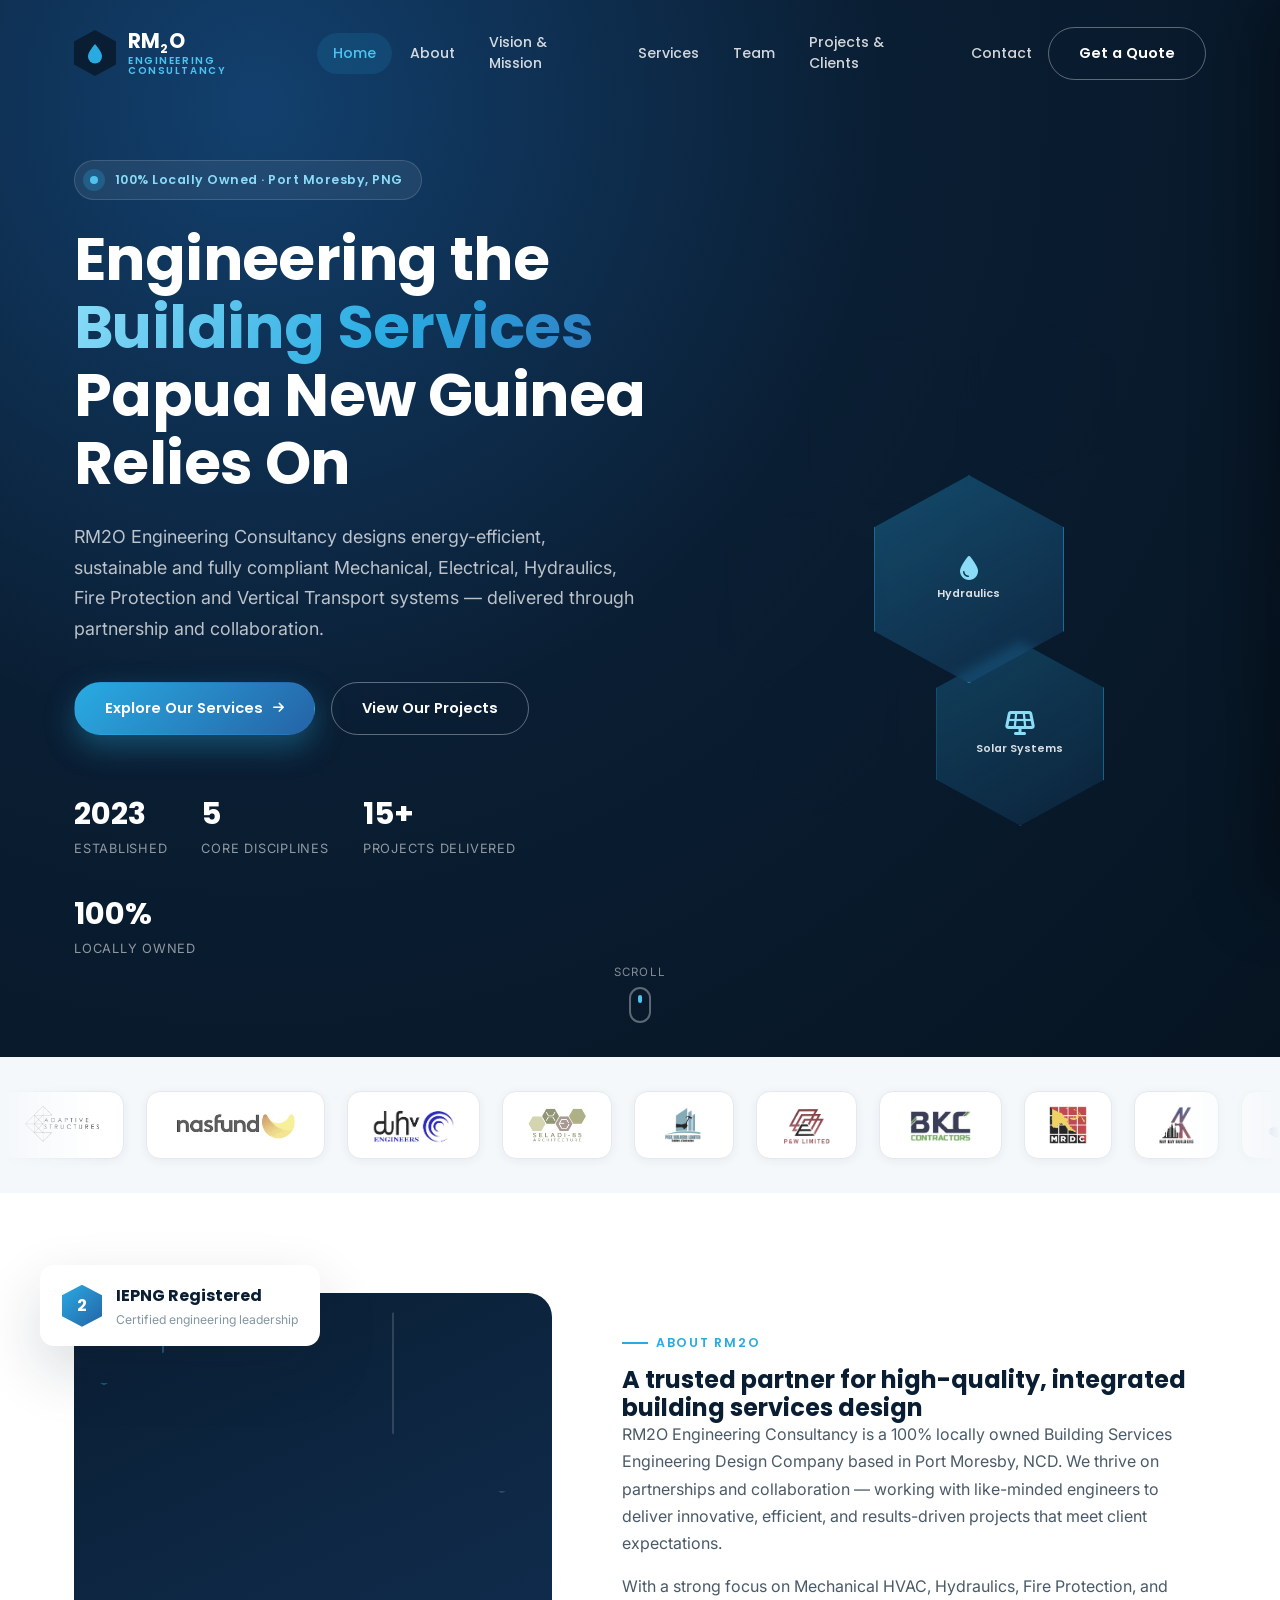
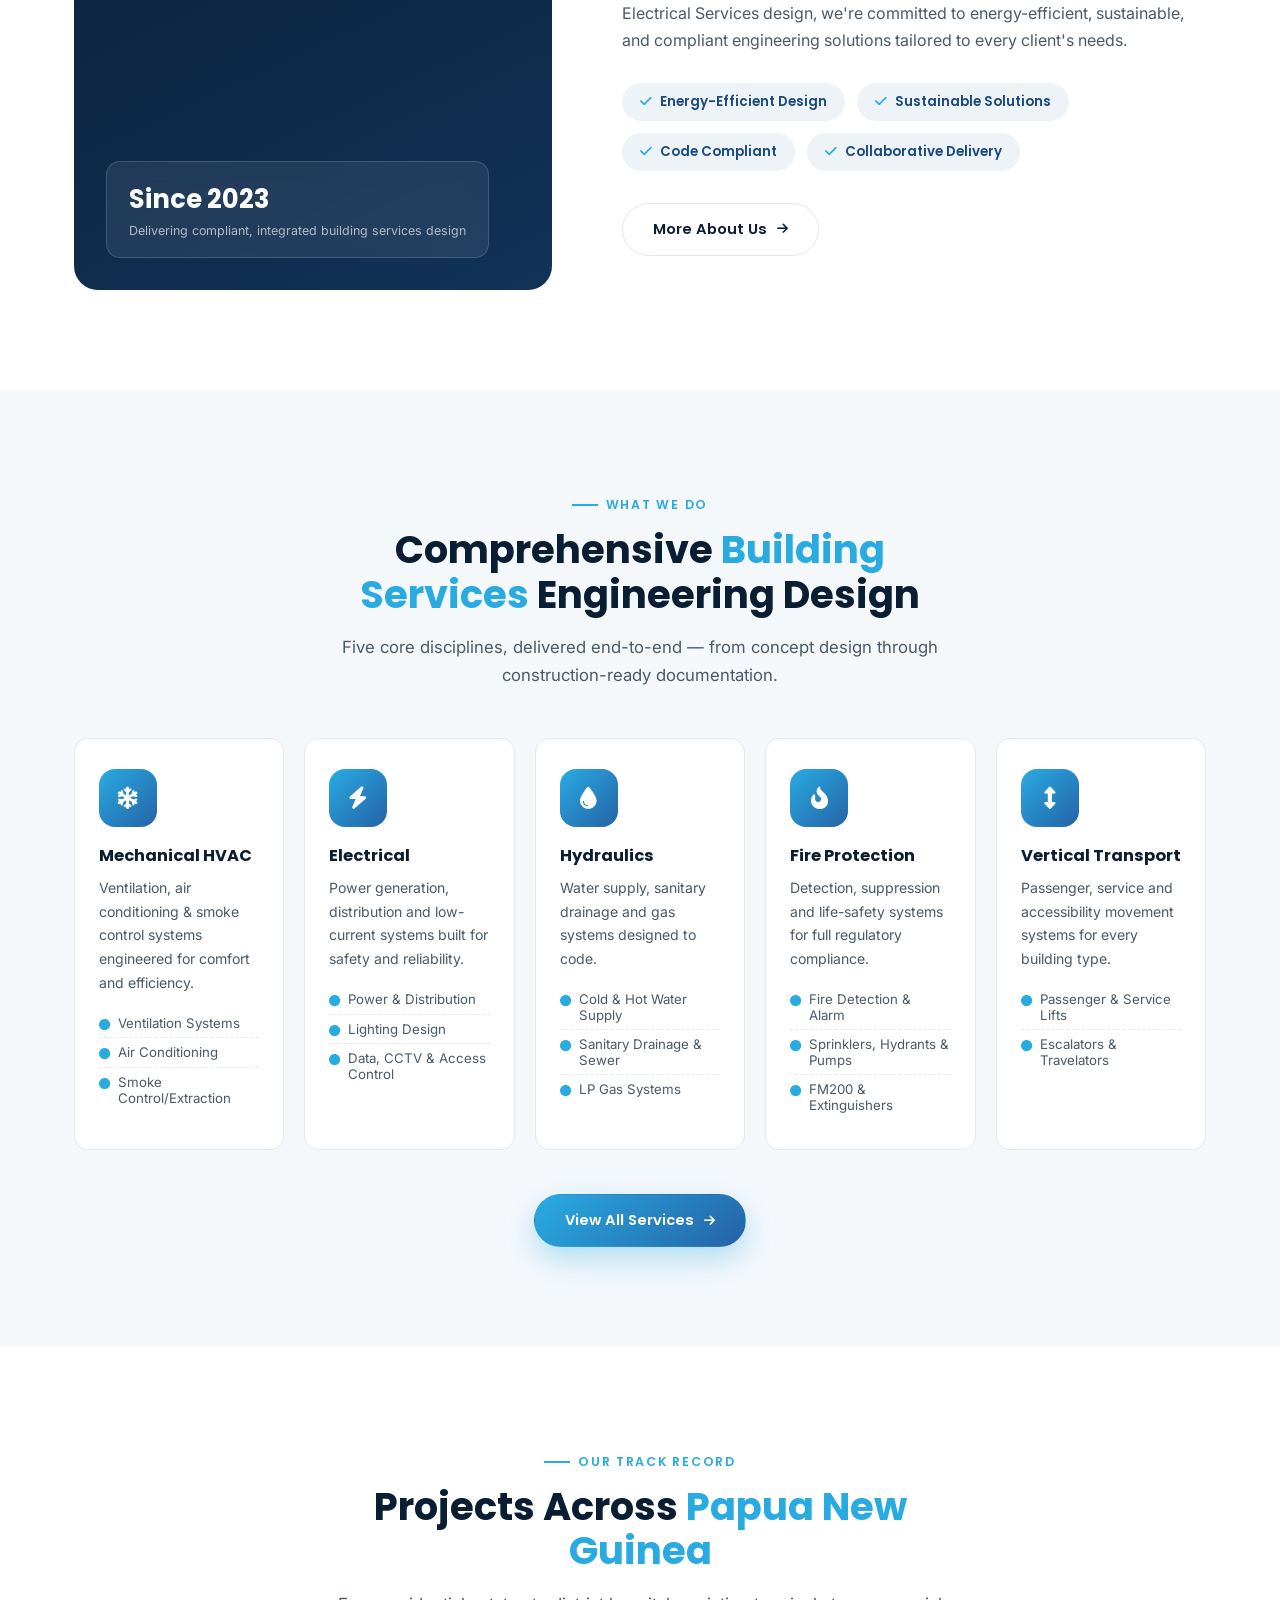
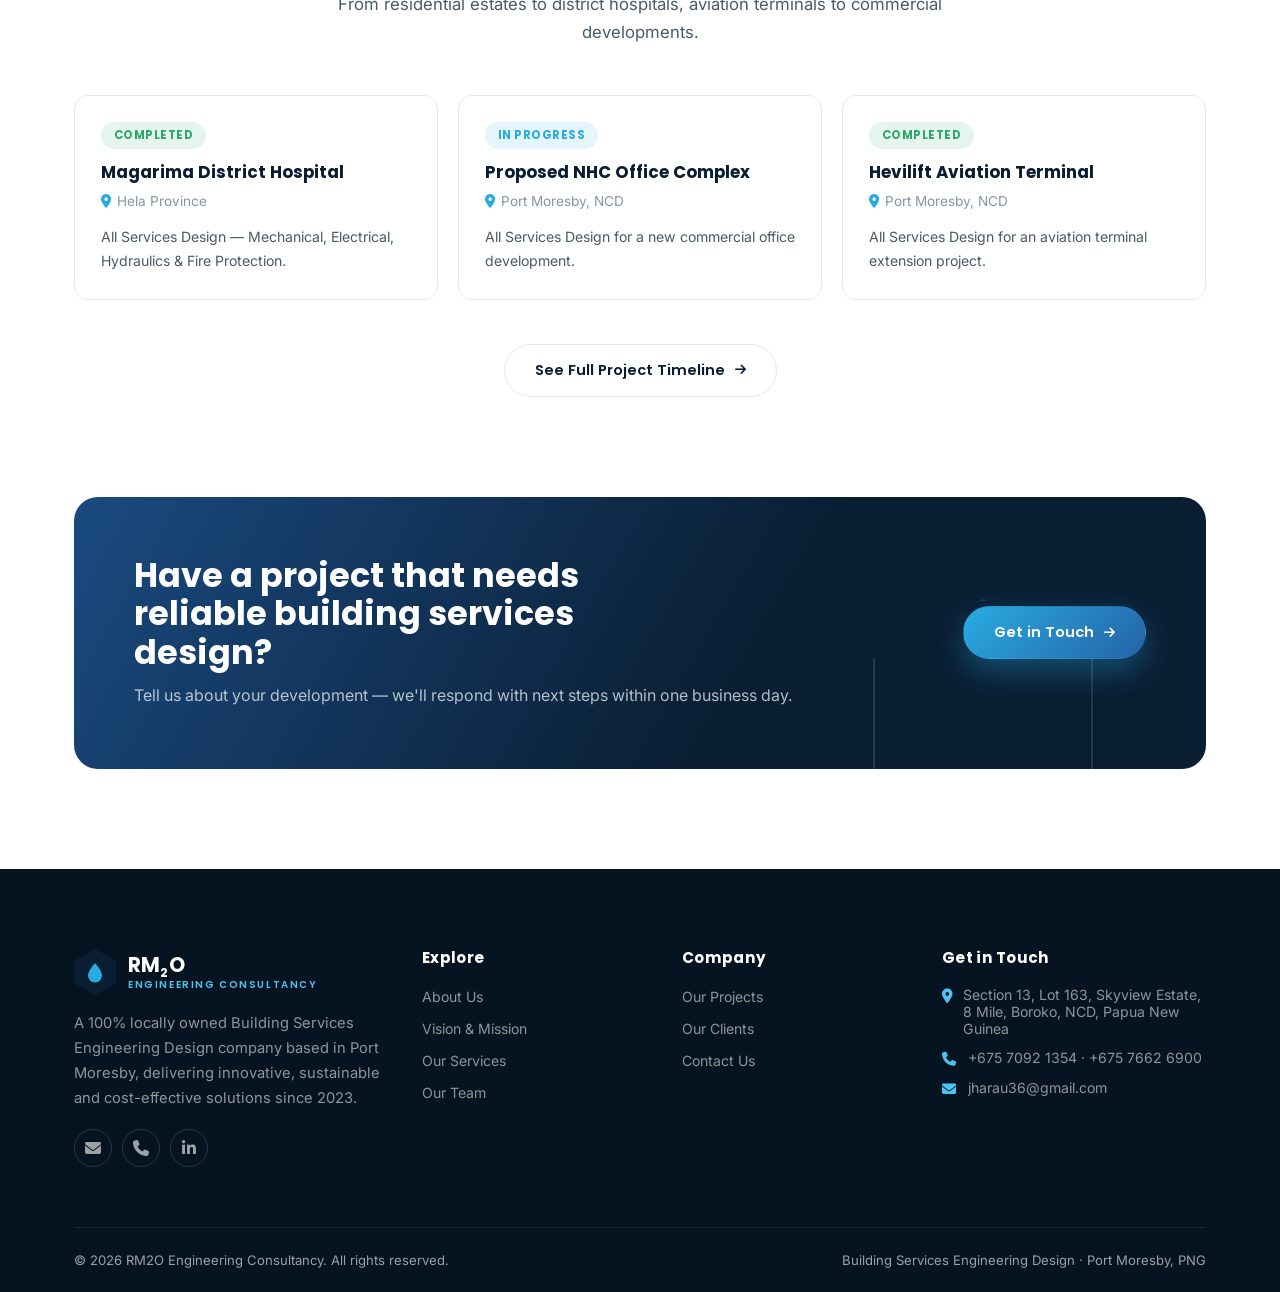
==== commit adc350ed: "Add AS to client logos" ====
--- a/index.html
+++ b/index.html
@@ -118,6 +118,7 @@
 <section class="bg-soft" style="padding:0;">
   <div class="marquee-wrap">
     <div class="marquee-track">
+      <div class="client-logo"><img src="icons/as_logo.png" alt="Adaptive Structures" loading="lazy"></div>
       <div class="client-logo"><img src="icons/nasfund.png" alt="Nasfund" loading="lazy"></div>
       <div class="client-logo"><img src="icons/dhv_engineers.png" alt="DHV Engineers" loading="lazy"></div>
       <div class="client-logo"><img src="icons/seladi_85.png" alt="Seladi-85 Architectural Design Studio" loading="lazy"></div>
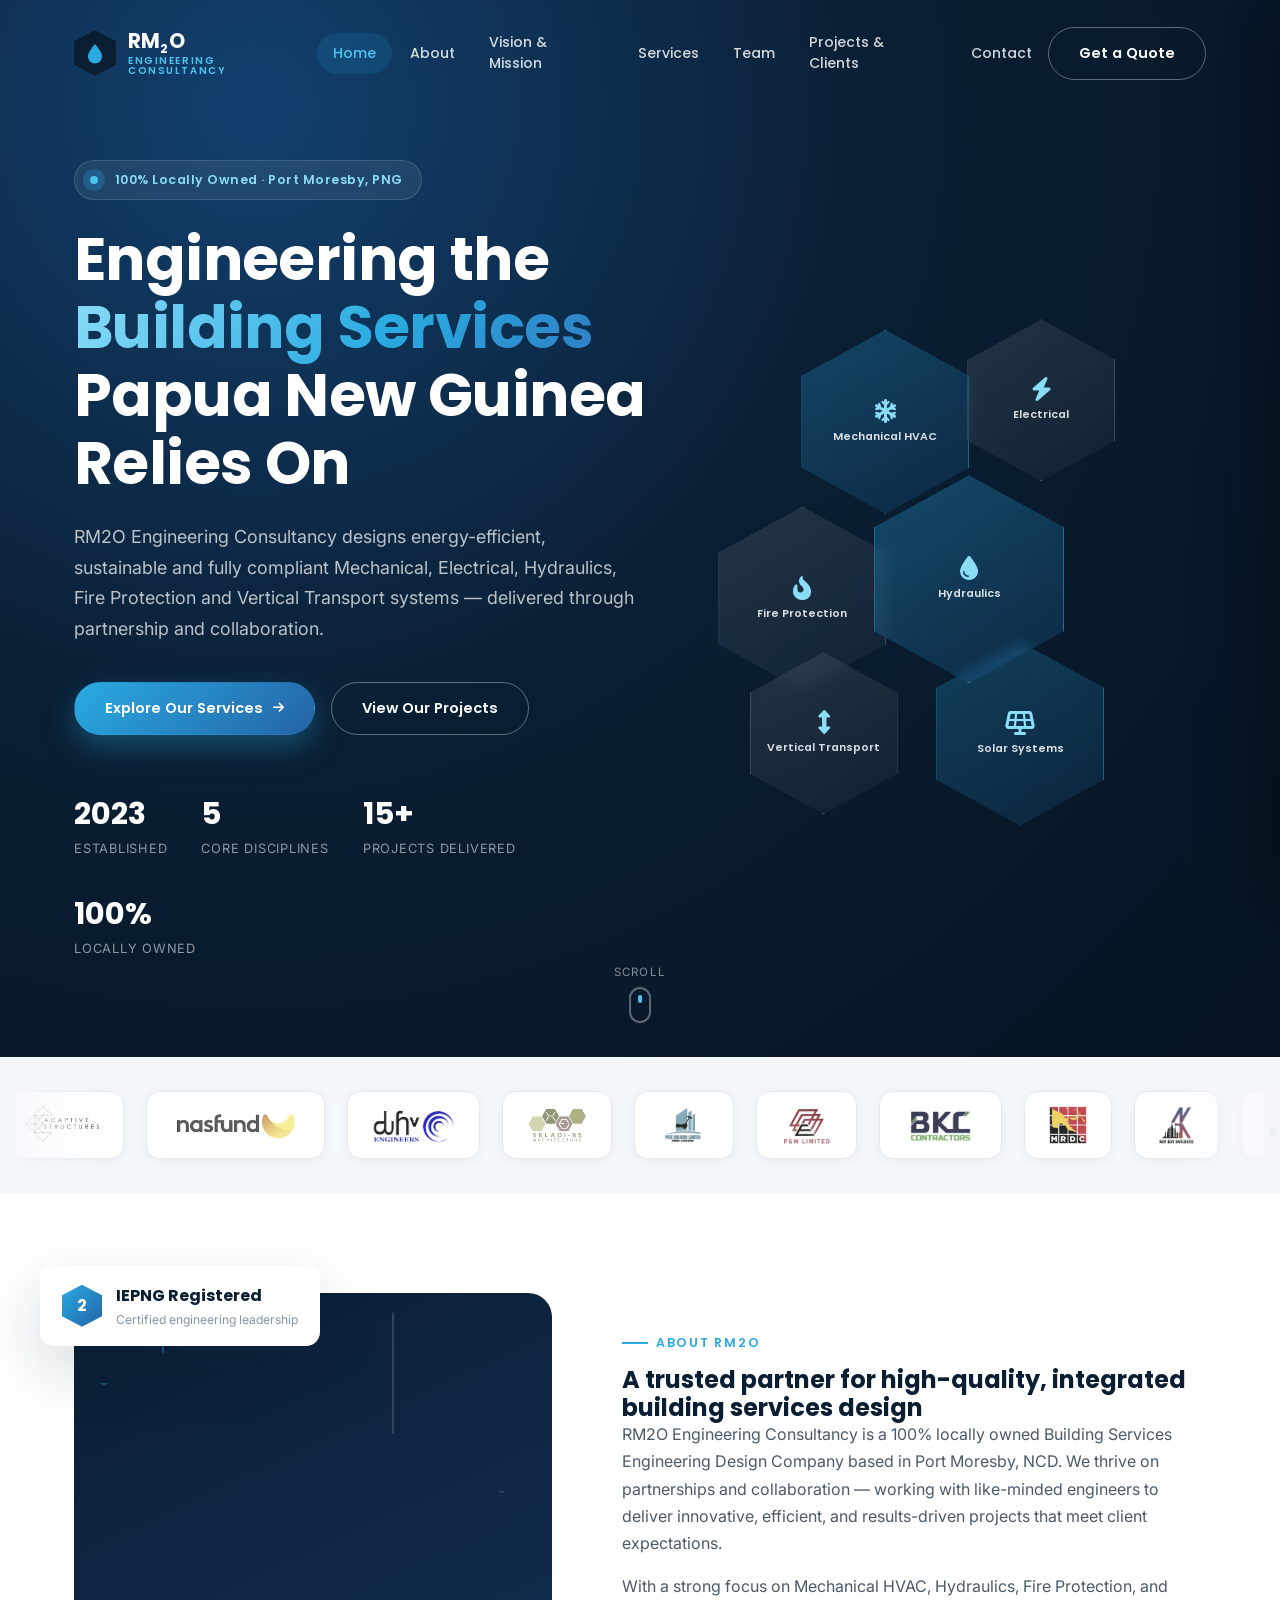
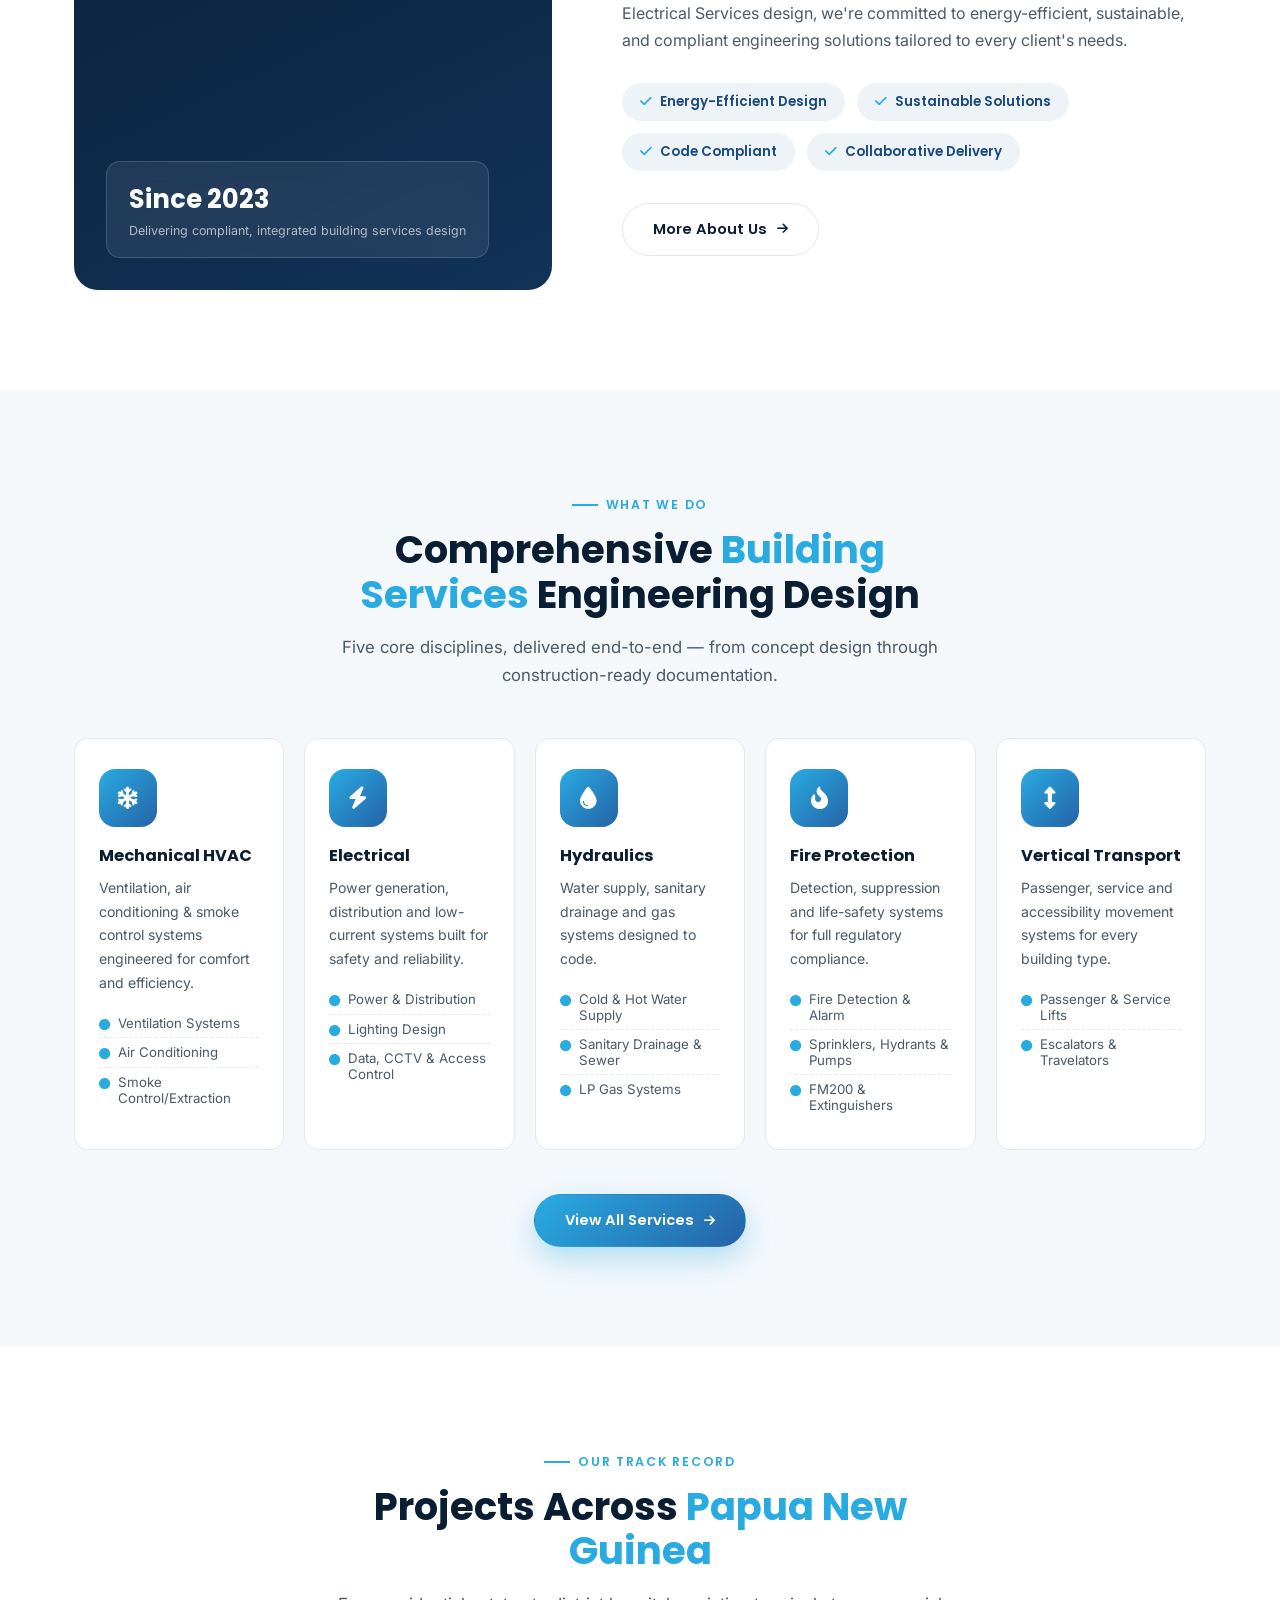
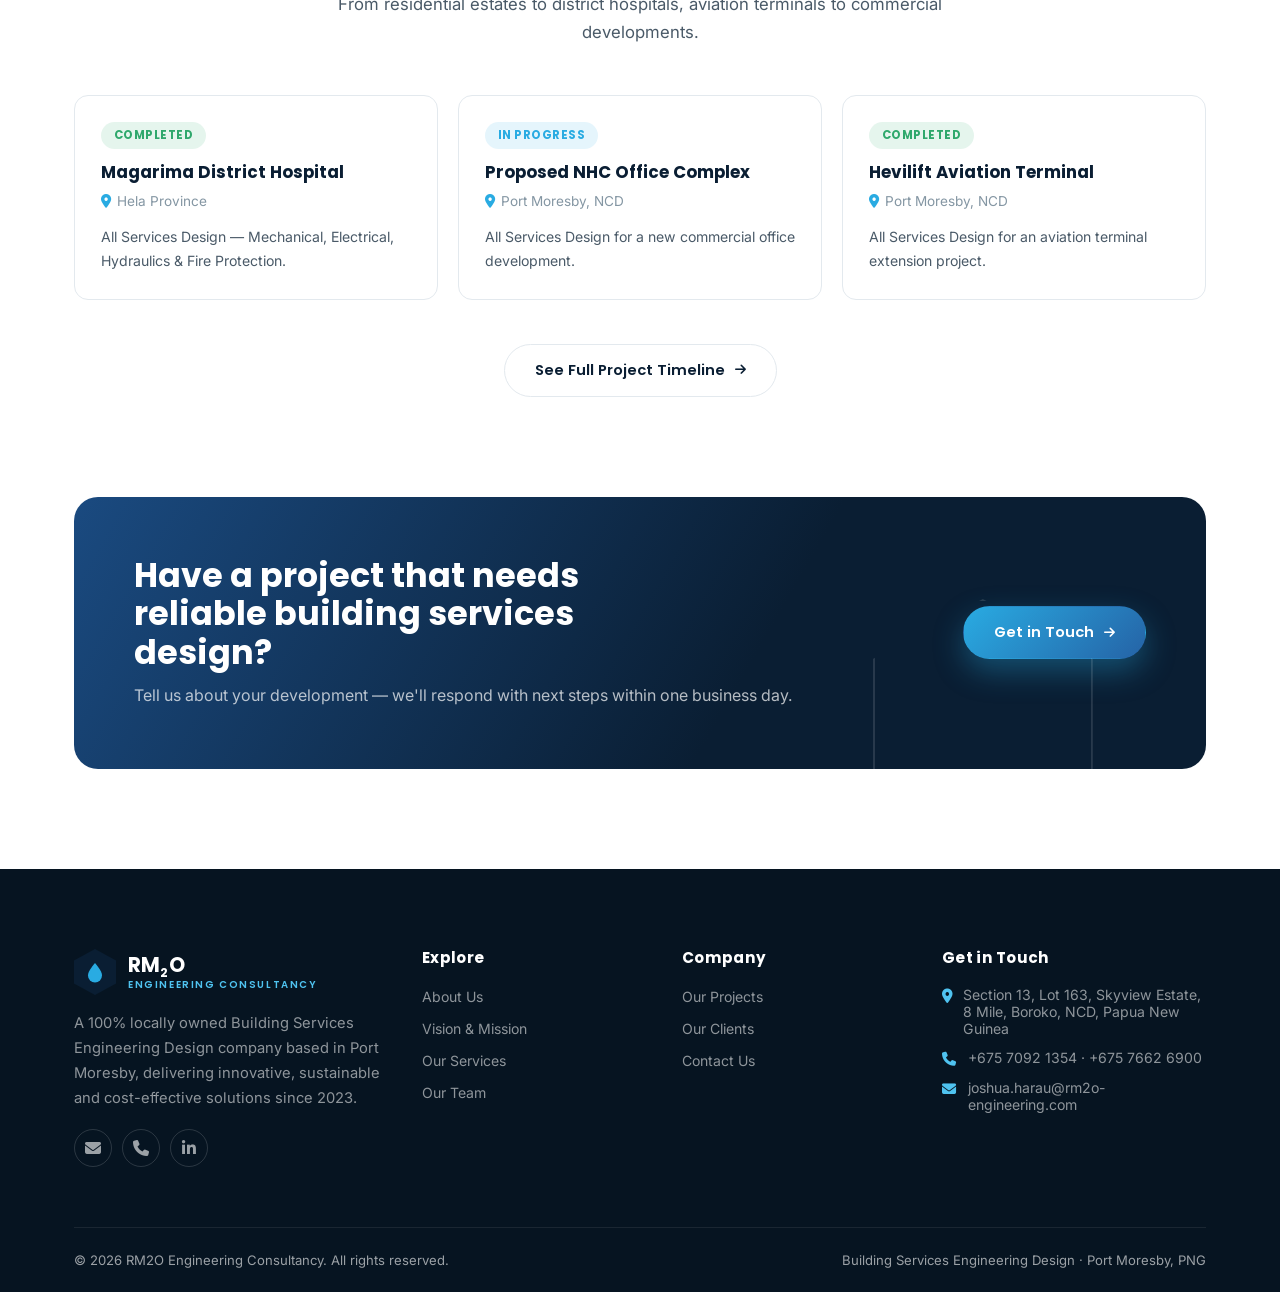
==== commit eb6a9975: "Update email contact information" ====
--- a/index.html
+++ b/index.html
@@ -316,7 +316,7 @@
         <ul class="footer-contact">
           <li><i class="fa-solid fa-location-dot"></i> Section 13, Lot 163, Skyview Estate, 8 Mile, Boroko, NCD, Papua New Guinea</li>
           <li><i class="fa-solid fa-phone"></i> +675 7092 1354 &middot; +675 7662 6900</li>
-          <li><i class="fa-solid fa-envelope"></i> jharau36@gmail.com</li>
+          <li><i class="fa-solid fa-envelope"></i> joshua.harau@rm2o-engineering.com</li>
         </ul>
       </div>
     </div>
